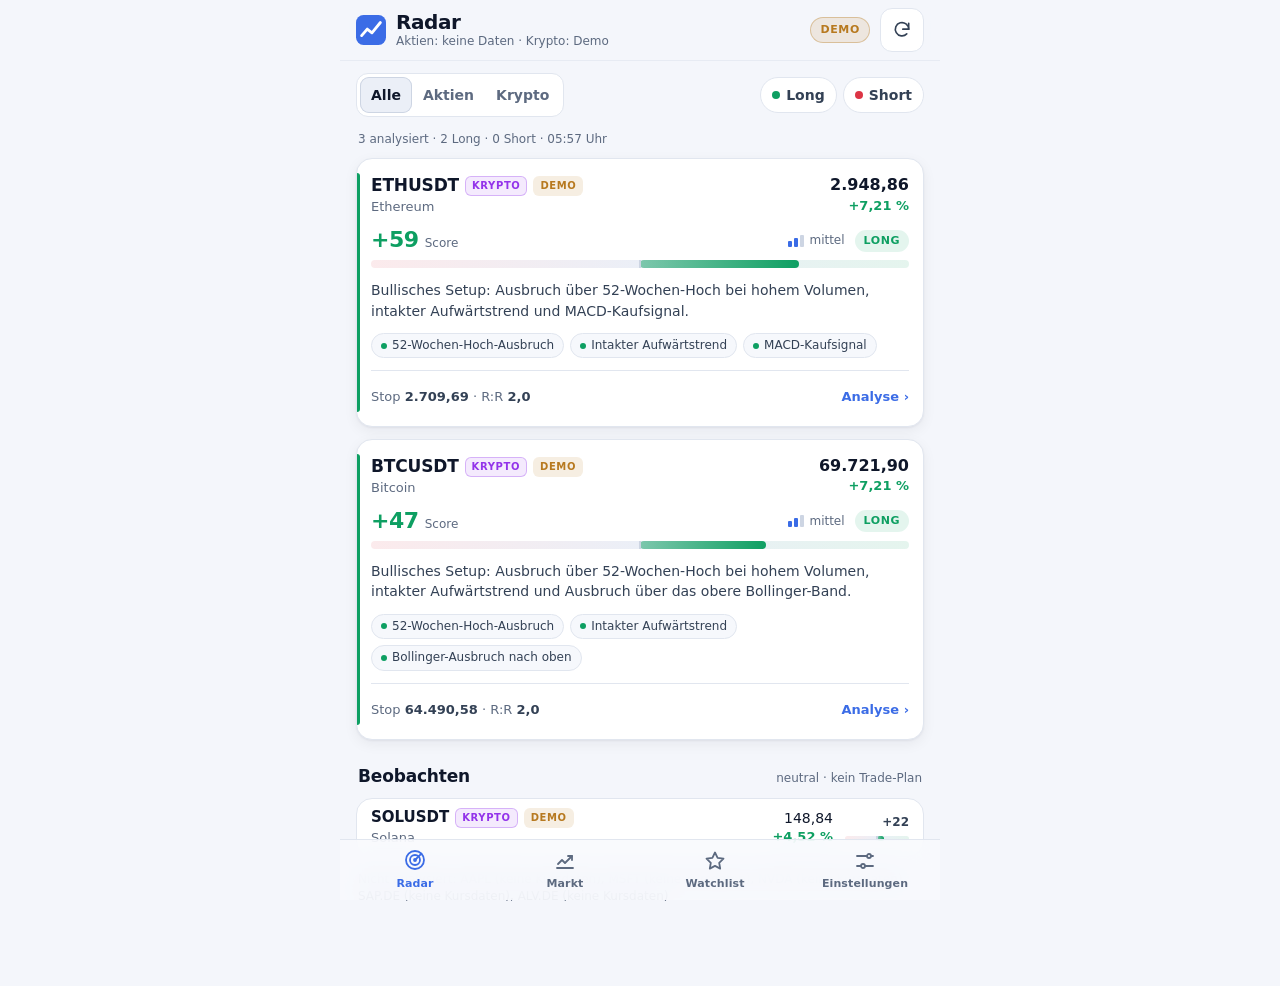
==== web/index.html @ 0c06a35a "Add mobile-first PWA UI for GitHub Pages Installable offline-capable app with Radar, Markt, Watchlis" ====
<!doctype html>
<html lang="de">
<head>
  <meta charset="utf-8">
  <meta name="viewport" content="width=device-width, initial-scale=1, viewport-fit=cover">
  <title>Trading Radar</title>
  <meta name="description" content="Trading Radar – technische Analyse für Aktien und Krypto mit Risiko-Disziplin. Läuft komplett im Browser.">
  <meta name="color-scheme" content="dark light">
  <meta name="theme-color" content="#0a0e16" media="(prefers-color-scheme: dark)">
  <meta name="theme-color" content="#f4f6fb" media="(prefers-color-scheme: light)">
  <meta name="mobile-web-app-capable" content="yes">
  <meta name="apple-mobile-web-app-capable" content="yes">
  <meta name="apple-mobile-web-app-status-bar-style" content="black-translucent">
  <meta name="apple-mobile-web-app-title" content="Radar">
  <meta name="format-detection" content="telephone=no">
  <link rel="manifest" href="manifest.webmanifest">
  <link rel="icon" href="icons/icon.svg" type="image/svg+xml">
  <link rel="icon" href="icons/icon-192.png" type="image/png" sizes="192x192">
  <link rel="apple-touch-icon" href="icons/apple-touch-icon.png">
  <script>
    // Apply the stored theme before first paint (no flash).
    try { var t = localStorage.getItem('tr.theme'); if (t === 'light' || t === 'dark') document.documentElement.setAttribute('data-theme', t); } catch (e) {}
  </script>
  <link rel="stylesheet" href="styles.css">
  <script src="vendor/lightweight-charts.standalone.production.js" defer></script>
  <script type="module" src="app.js"></script>
</head>
<body>
  <div class="app" id="app">
    <header class="topbar">
      <div class="topbar-inner">
        <div class="topbar-title">
          <svg class="brand-logo" viewBox="0 0 32 32" aria-hidden="true"><rect width="32" height="32" rx="8"/><path d="M6 22l6-7 5 4 9-11"/></svg>
          <div class="topbar-text">
            <h1 id="view-title">Radar</h1>
            <p id="freshness" class="freshness" aria-live="polite">&nbsp;</p>
          </div>
        </div>
        <span id="demo-badge" class="badge-demo" hidden title="Synthetische Daten – keine echten Kurse">Demo</span>
        <button id="btn-refresh" class="icon-btn" type="button" aria-label="Aktualisieren" title="Aktualisieren">
          <svg viewBox="0 0 24 24" aria-hidden="true"><path d="M20 11a8 8 0 1 0-2.3 5.7"/><path d="M20 4v7h-7"/></svg>
        </button>
      </div>
    </header>

    <div id="update-banner" class="update-banner" role="status" hidden>
      <span>Neue Version verfügbar.</span>
      <button type="button" class="btn btn-small btn-primary" id="btn-update">Neu laden</button>
    </div>

    <main id="main">
      <!-- ============ Radar ============ -->
      <section class="view" id="view-radar" data-view="radar" aria-labelledby="view-title">
        <div class="filterbar" data-filter="radar">
          <div class="seg" role="group" aria-label="Anlageklasse">
            <button type="button" class="seg-btn" data-asset="all" aria-pressed="true">Alle</button>
            <button type="button" class="seg-btn" data-asset="stock" aria-pressed="false">Aktien</button>
            <button type="button" class="seg-btn" data-asset="crypto" aria-pressed="false">Krypto</button>
          </div>
          <div class="chips-row" role="group" aria-label="Richtung">
            <button type="button" class="chip-toggle" data-dir="long" aria-pressed="false"><span class="dot dot-long" aria-hidden="true"></span>Long</button>
            <button type="button" class="chip-toggle" data-dir="short" aria-pressed="false"><span class="dot dot-short" aria-hidden="true"></span>Short</button>
          </div>
        </div>
        <p class="list-meta" id="radar-meta" aria-live="polite"></p>
        <div id="radar-list" class="card-list" aria-busy="true"></div>
        <div id="radar-empty" class="empty" hidden></div>
        <section class="watch-section" id="radar-watch" hidden aria-labelledby="h-watch">
          <div class="section-head">
            <h2 id="h-watch">Beobachten</h2>
            <span class="section-meta">neutral · kein Trade-Plan</span>
          </div>
          <ul id="radar-watch-list" class="row-list"></ul>
        </section>
        <p class="list-note" id="radar-errors" hidden></p>
      </section>

      <!-- ============ Markt ============ -->
      <section class="view" id="view-market" data-view="market" aria-labelledby="view-title" hidden>
        <div class="filterbar" data-filter="market">
          <div class="seg" role="group" aria-label="Anlageklasse">
            <button type="button" class="seg-btn" data-asset="all" aria-pressed="true">Alle</button>
            <button type="button" class="seg-btn" data-asset="stock" aria-pressed="false">Aktien</button>
            <button type="button" class="seg-btn" data-asset="crypto" aria-pressed="false">Krypto</button>
          </div>
          <div class="chips-row" role="group" aria-label="Richtung">
            <button type="button" class="chip-toggle" data-dir="long" aria-pressed="false"><span class="dot dot-long" aria-hidden="true"></span>Long</button>
            <button type="button" class="chip-toggle" data-dir="short" aria-pressed="false"><span class="dot dot-short" aria-hidden="true"></span>Short</button>
          </div>
        </div>
        <div class="progress" id="market-progress" hidden>
          <div class="progress-text"><span id="market-progress-text">Lade Marktdaten …</span></div>
          <div class="progress-bar" role="progressbar" aria-labelledby="market-progress-text" aria-valuemin="0" aria-valuemax="100" aria-valuenow="0"><span id="market-progress-fill"></span></div>
        </div>
        <p class="list-meta" id="market-meta" aria-live="polite"></p>
        <div id="market-list" class="card-list"></div>
        <div id="market-empty" class="empty" hidden></div>
        <p class="list-note" id="market-errors" hidden></p>
      </section>

      <!-- ============ Watchlist ============ -->
      <section class="view" id="view-watchlist" data-view="watchlist" aria-labelledby="view-title" hidden>
        <div class="panel">
          <h2 class="panel-title">Aktie hinzufügen</h2>
          <label class="field">
            <span class="sr-only">Aktie suchen</span>
            <span class="search-wrap">
              <svg viewBox="0 0 24 24" aria-hidden="true"><circle cx="11" cy="11" r="7"/><path d="M20 20l-4-4"/></svg>
              <input id="stock-search" type="search" placeholder="Name oder Ticker, z.B. Siemens, AAPL" autocomplete="off" autocapitalize="off" spellcheck="false" enterkeyhint="search">
            </span>
          </label>
          <ul id="stock-results" class="row-list results" aria-label="Suchergebnisse" hidden></ul>
          <p class="hint" id="stock-hint">Aktien aus DAX 40, großen US- und Europa-Werten.</p>
        </div>

        <div class="panel">
          <h2 class="panel-title">Krypto hinzufügen</h2>
          <form id="crypto-form" class="inline-form" novalidate>
            <label class="field field-grow">
              <span class="sr-only">Binance-Paar</span>
              <input id="crypto-input" type="text" placeholder="z.B. DOGE" autocomplete="off" autocapitalize="characters" spellcheck="false" enterkeyhint="done">
            </label>
            <button type="submit" class="btn btn-primary" id="crypto-submit">Hinzufügen</button>
          </form>
          <p class="form-msg" id="crypto-msg" role="status" aria-live="polite"></p>
        </div>

        <div class="section-head">
          <h2>Meine Watchlist</h2>
          <span class="section-meta" id="wl-count"></span>
        </div>
        <ul id="wl-list" class="row-list" aria-label="Symbole in der Watchlist"></ul>
      </section>

      <!-- ============ Einstellungen ============ -->
      <section class="view" id="view-settings" data-view="settings" aria-labelledby="view-title" hidden>
        <div class="panel">
          <h2 class="panel-title">Risiko</h2>
          <label class="field">
            <span class="field-label">Kontogröße</span>
            <span class="input-affix">
              <input id="in-account" type="number" inputmode="decimal" min="100" step="100">
              <span class="affix">€</span>
            </span>
          </label>
          <div class="field">
            <label class="field-label" for="in-risk">Risiko pro Trade</label>
            <div class="risk-row">
              <input id="in-risk-range" type="range" min="0.25" max="3" step="0.25" aria-label="Risiko pro Trade in Prozent (Regler)">
              <span class="input-affix input-affix-sm">
                <input id="in-risk" type="number" inputmode="decimal" min="0.25" max="3" step="0.25">
                <span class="affix">%</span>
              </span>
            </div>
          </div>
          <p class="risk-summary" id="risk-summary" aria-live="polite"></p>
        </div>

        <div class="panel">
          <h2 class="panel-title">Darstellung</h2>
          <div class="seg seg-full" role="radiogroup" aria-label="Design" id="theme-seg">
            <button type="button" class="seg-btn" role="radio" data-theme-opt="system" aria-checked="true">System</button>
            <button type="button" class="seg-btn" role="radio" data-theme-opt="light" aria-checked="false">Hell</button>
            <button type="button" class="seg-btn" role="radio" data-theme-opt="dark" aria-checked="false">Dunkel</button>
          </div>
        </div>

        <div class="panel">
          <h2 class="panel-title">Daten</h2>
          <label class="switch-row">
            <span>
              <span class="switch-label">Demo-Modus</span>
              <span class="switch-sub">Synthetische Kurse statt Live-Daten – zum Ausprobieren und offline.</span>
            </span>
            <input type="checkbox" id="in-demo" class="switch-input" role="switch">
          </label>
          <dl class="kv" id="data-info"></dl>
        </div>

        <div class="panel" id="install-panel">
          <h2 class="panel-title">App installieren</h2>
          <div id="install-body"></div>
        </div>

        <div class="panel disclaimer-panel">
          <h2 class="panel-title">
            <svg viewBox="0 0 24 24" aria-hidden="true"><path d="M12 3l9 16H3z"/><path d="M12 10v4M12 16.5v.5"/></svg>
            Keine Anlageberatung
          </h2>
          <p>Trading Radar zeigt Signale aus der technischen Analyse (Trend, Momentum, Volumen). Diese können falsch sein und sind keine Empfehlung zum Kauf oder Verkauf. Aktienkurse sind verzögert (Tagesdaten), Gebühren, Slippage und Steuern werden nicht berücksichtigt. Handle nur mit Geld, dessen Verlust du verkraften kannst – und immer mit Stop-Loss.</p>
          <p class="fine">Charts: TradingView Lightweight Charts™ (Apache 2.0). Alle Daten bleiben auf deinem Gerät.</p>
        </div>
      </section>
    </main>

    <nav class="bottom-nav" aria-label="Hauptnavigation">
      <button type="button" class="nav-btn" data-nav="radar" aria-current="page">
        <svg viewBox="0 0 24 24" aria-hidden="true"><circle cx="12" cy="12" r="9"/><circle cx="12" cy="12" r="5"/><path d="M12 12l6.4-6.4"/><circle cx="12" cy="12" r="1" class="fill"/></svg>
        <span>Radar</span>
      </button>
      <button type="button" class="nav-btn" data-nav="market">
        <svg viewBox="0 0 24 24" aria-hidden="true"><path d="M4 19h16"/><path d="M5 15l4-4 3 3 7-7"/><path d="M15 7h4v4"/></svg>
        <span>Markt</span>
      </button>
      <button type="button" class="nav-btn" data-nav="watchlist">
        <svg viewBox="0 0 24 24" aria-hidden="true"><path d="M12 3.5l2.6 5.3 5.9.9-4.3 4.1 1 5.8-5.2-2.7-5.2 2.7 1-5.8-4.3-4.1 5.9-.9z"/></svg>
        <span>Watchlist</span>
      </button>
      <button type="button" class="nav-btn" data-nav="settings">
        <svg viewBox="0 0 24 24" aria-hidden="true"><path d="M4 7h10M18 7h2M4 17h4M12 17h8"/><circle cx="16" cy="7" r="2"/><circle cx="10" cy="17" r="2"/></svg>
        <span>Einstellungen</span>
      </button>
    </nav>
  </div>

  <!-- ============ Detail sheet ============ -->
  <div id="sheet-backdrop" class="sheet-backdrop" hidden></div>
  <section id="sheet" class="sheet" role="dialog" aria-modal="true" aria-labelledby="d-title" hidden>
    <header class="sheet-head" id="sheet-head">
      <span class="grabber" aria-hidden="true"></span>
      <div class="sheet-head-row">
        <button type="button" id="d-close" class="icon-btn" aria-label="Details schließen">
          <svg viewBox="0 0 24 24" aria-hidden="true"><path d="M15 6l-6 6 6 6"/></svg>
        </button>
        <div class="sheet-title-wrap">
          <div class="sheet-title-row">
            <h2 id="d-title" class="sheet-title">–</h2>
            <span id="d-tag" class="tag"></span>
          </div>
          <div class="sheet-sub-row"><span id="d-dir" class="dir-badge"></span><p id="d-name" class="sheet-sub"></p></div>
        </div>
        <div class="sheet-price">
          <span id="d-price" class="num big"></span>
          <span id="d-change" class="change"></span>
        </div>
      </div>
    </header>
    <div class="sheet-body" id="sheet-body">
      <div id="d-error" class="banner banner-error" role="alert" hidden></div>
      <div id="d-loading" class="sheet-loading" hidden>
        <div class="skel skel-line"></div>
        <div class="skel skel-chart"></div>
        <div class="skel skel-line"></div>
        <div class="skel skel-line short"></div>
      </div>
      <div id="d-content" hidden>
        <div class="score-block" id="d-score"></div>
        <p id="d-summary" class="d-summary"></p>

        <section class="panel chart-panel" aria-label="Kurschart">
          <div class="chart-toolbar" role="group" aria-label="Indikatoren ein-/ausblenden">
            <button type="button" class="ind-toggle" data-ind="sma20" aria-pressed="true"><i style="--c:var(--c-sma20)"></i>SMA20</button>
            <button type="button" class="ind-toggle" data-ind="sma50" aria-pressed="true"><i style="--c:var(--c-sma50)"></i>SMA50</button>
            <button type="button" class="ind-toggle" data-ind="sma200" aria-pressed="true"><i style="--c:var(--c-sma200)"></i>SMA200</button>
            <button type="button" class="ind-toggle" data-ind="bb" aria-pressed="false"><i style="--c:var(--c-bb)"></i>Bollinger</button>
            <button type="button" class="ind-toggle" data-ind="levels" aria-pressed="true"><i style="--c:var(--accent)"></i>Level</button>
          </div>
          <div class="chart-legend" id="chart-legend" aria-hidden="true"></div>
          <div class="chart chart-main" id="chart-main"></div>
          <div class="pane-label">RSI (14)</div>
          <div class="chart chart-sub" id="chart-rsi"></div>
          <div class="pane-label">MACD (12, 26, 9)</div>
          <div class="chart chart-sub chart-macd" id="chart-macd"></div>
          <p class="chart-hint">Wischen zum Verschieben, zwei Finger zum Zoomen.</p>
        </section>

        <section class="panel" aria-labelledby="h-plan">
          <h3 id="h-plan" class="panel-title">Trade-Plan</h3>
          <div id="d-plan"></div>
        </section>

        <section class="panel" aria-labelledby="h-check">
          <h3 id="h-check" class="panel-title">Checkliste vor dem Trade <span id="check-progress" class="pill"></span></h3>
          <ul class="checklist" id="checklist">
            <li><label><input type="checkbox"><span><strong>Stop gesetzt?</strong> Der Stop-Loss liegt als Order im Markt – nicht nur im Kopf.</span></label></li>
            <li><label><input type="checkbox"><span><strong>News geprüft?</strong> Keine Quartalszahlen, Notenbank-Termine oder Token-Unlocks unmittelbar bevor.</span></label></li>
            <li><label><input type="checkbox"><span><strong>Positionsgröße korrekt?</strong> Stückzahl entspricht dem berechneten Risiko.</span></label></li>
            <li><label><input type="checkbox"><span><strong>Nicht aus FOMO?</strong> Der Trade folgt dem Plan, nicht der Angst, etwas zu verpassen.</span></label></li>
          </ul>
          <p id="check-status" class="check-status" aria-live="polite"></p>
        </section>

        <section class="panel" aria-labelledby="h-signals">
          <h3 id="h-signals" class="panel-title">Signale</h3>
          <ul id="d-signals" class="signal-list"></ul>
        </section>

        <section class="panel" aria-labelledby="h-metrics">
          <h3 id="h-metrics" class="panel-title">Kennzahlen</h3>
          <table class="metrics"><tbody id="d-metrics"></tbody></table>
          <p id="d-meta" class="fine"></p>
        </section>

        <div class="sheet-actions" id="d-actions"></div>
        <p class="fine center">Keine Anlageberatung. Signale können falsch sein.</p>
      </div>
    </div>
  </section>

  <div id="toast" class="toast" role="status" aria-live="polite" hidden></div>
</body>
</html>
---- web/styles.css ----
/* Trading Radar – mobile-first PWA styles.
   Dark is the default; light via prefers-color-scheme or [data-theme="light"].
   All colours that charts read must stay #rrggbb (see ui/charts.js). */

:root {
  --bg: #0a0e16;
  --bg-elev: #0d1320;
  --surface: #111725;
  --surface-2: #161e2f;
  --surface-3: #1d2740;
  --border: #222d44;
  --border-strong: #2f3b57;
  --text: #e7ecf6;
  --text-2: #b5c0d4;
  --muted: #8592aa;
  --accent: #5b8cff;
  --accent-strong: #7aa2ff;
  --accent-soft: rgba(91, 140, 255, 0.15);
  --on-accent: #ffffff;
  --up: #2fd08a;
  --up-soft: rgba(47, 208, 138, 0.14);
  --down: #ff5d6c;
  --down-soft: rgba(255, 93, 108, 0.14);
  --warn: #f5b031;
  --warn-soft: rgba(245, 176, 49, 0.15);
  --neutral: #94a3b8;
  --neutral-soft: rgba(148, 163, 184, 0.14);
  --c-sma20: #f5b031;
  --c-sma50: #5b8cff;
  --c-sma200: #c084fc;
  --c-bb: #38bdf8;
  --shadow: 0 1px 2px rgba(0, 0, 0, 0.3), 0 6px 18px rgba(0, 0, 0, 0.22);
  --shadow-lg: 0 -12px 48px rgba(0, 0, 0, 0.5);
  --backdrop: rgba(4, 7, 14, 0.6);
  --skel-a: #151c2c;
  --skel-b: #1d2639;
  --radius: 16px;
  --radius-sm: 10px;
  --gutter: 16px;
  --app-max: 600px;
  --nav-h: 60px;
  --font: system-ui, -apple-system, "Segoe UI", Roboto, "Helvetica Neue", Arial, sans-serif;
  --mono: ui-monospace, "SF Mono", SFMono-Regular, Menlo, Consolas, "Roboto Mono", monospace;
  --safe-t: env(safe-area-inset-top, 0px);
  --safe-b: env(safe-area-inset-bottom, 0px);
  --safe-l: env(safe-area-inset-left, 0px);
  --safe-r: env(safe-area-inset-right, 0px);
  color-scheme: dark;
}

@media (prefers-color-scheme: light) {
  :root:not([data-theme="dark"]) {
    --bg: #f4f6fb; --bg-elev: #f9fafd; --surface: #ffffff; --surface-2: #f6f8fc; --surface-3: #ebeff7;
    --border: #e1e6ef; --border-strong: #cdd5e3; --text: #0f172a; --text-2: #334155; --muted: #5d6a80;
    --accent: #3b6ce6; --accent-strong: #2c58c9; --accent-soft: rgba(59, 108, 230, 0.10);
    --up: #0e9f62; --up-soft: rgba(14, 159, 98, 0.11); --down: #dc3545; --down-soft: rgba(220, 53, 69, 0.10);
    --warn: #b7791f; --warn-soft: rgba(183, 121, 31, 0.13); --neutral: #64748b; --neutral-soft: rgba(100, 116, 139, 0.12);
    --c-sma20: #d48806; --c-sma50: #3b6ce6; --c-sma200: #9333ea; --c-bb: #0284c7;
    --shadow: 0 1px 2px rgba(15, 23, 42, 0.05), 0 4px 14px rgba(15, 23, 42, 0.06);
    --shadow-lg: 0 -12px 48px rgba(15, 23, 42, 0.18); --backdrop: rgba(15, 23, 42, 0.35);
    --skel-a: #e9edf4; --skel-b: #f4f6fa;
    color-scheme: light;
  }
}
:root[data-theme="light"] {
  --bg: #f4f6fb; --bg-elev: #f9fafd; --surface: #ffffff; --surface-2: #f6f8fc; --surface-3: #ebeff7;
  --border: #e1e6ef; --border-strong: #cdd5e3; --text: #0f172a; --text-2: #334155; --muted: #5d6a80;
  --accent: #3b6ce6; --accent-strong: #2c58c9; --accent-soft: rgba(59, 108, 230, 0.10);
  --up: #0e9f62; --up-soft: rgba(14, 159, 98, 0.11); --down: #dc3545; --down-soft: rgba(220, 53, 69, 0.10);
  --warn: #b7791f; --warn-soft: rgba(183, 121, 31, 0.13); --neutral: #64748b; --neutral-soft: rgba(100, 116, 139, 0.12);
  --c-sma20: #d48806; --c-sma50: #3b6ce6; --c-sma200: #9333ea; --c-bb: #0284c7;
  --shadow: 0 1px 2px rgba(15, 23, 42, 0.05), 0 4px 14px rgba(15, 23, 42, 0.06);
  --shadow-lg: 0 -12px 48px rgba(15, 23, 42, 0.18); --backdrop: rgba(15, 23, 42, 0.35);
  --skel-a: #e9edf4; --skel-b: #f4f6fa;
  color-scheme: light;
}

/* ---------- Base ---------- */
*, *::before, *::after { box-sizing: border-box; }
html { -webkit-text-size-adjust: 100%; text-size-adjust: 100%; background: var(--bg); }
body {
  margin: 0;
  min-height: 100vh; min-height: 100dvh;
  background: var(--bg);
  color: var(--text);
  font-family: var(--font);
  font-size: 15px;
  line-height: 1.45;
  -webkit-font-smoothing: antialiased;
  -webkit-tap-highlight-color: transparent;
  overflow-x: hidden;
  overscroll-behavior-y: none;
}
body.no-scroll { overflow: hidden; }
h1, h2, h3, p, dl, dd { margin: 0; }
button, input, select { font: inherit; color: inherit; }
button { cursor: pointer; -webkit-user-select: none; user-select: none; touch-action: manipulation; }
svg { flex: none; }
.num { font-variant-numeric: tabular-nums; }
.mono { font-family: var(--mono); font-variant-numeric: tabular-nums; letter-spacing: -0.01em; }
.muted { color: var(--muted); }
.center { text-align: center; }
.sr-only { position: absolute; width: 1px; height: 1px; padding: 0; margin: -1px; overflow: hidden; clip: rect(0 0 0 0); white-space: nowrap; border: 0; }
[hidden] { display: none !important; }
:focus-visible { outline: 2px solid var(--accent); outline-offset: 2px; border-radius: 8px; }
:focus:not(:focus-visible) { outline: none; }

.app {
  max-width: var(--app-max);
  margin: 0 auto;
  min-height: 100vh; min-height: 100dvh;
  padding-bottom: calc(var(--nav-h) + var(--safe-b) + 20px);
}

/* ---------- Top bar ---------- */
.topbar {
  position: sticky; top: 0; z-index: 20;
  padding-top: var(--safe-t);
  background: color-mix(in srgb, var(--bg) 86%, transparent);
  backdrop-filter: saturate(160%) blur(14px);
  -webkit-backdrop-filter: saturate(160%) blur(14px);
  border-bottom: 1px solid color-mix(in srgb, var(--border) 70%, transparent);
}
.topbar-inner {
  display: flex; align-items: center; gap: 10px;
  min-height: 60px;
  padding: 6px max(var(--gutter), var(--safe-r)) 6px max(var(--gutter), var(--safe-l));
}
.topbar-title { flex: 1; min-width: 0; display: flex; align-items: center; gap: 10px; }
.brand-logo { width: 30px; height: 30px; }
.brand-logo rect { fill: var(--accent); }
.brand-logo path { fill: none; stroke: #fff; stroke-width: 3; stroke-linecap: round; stroke-linejoin: round; }
.topbar-text { min-width: 0; }
.topbar h1 { font-size: 20px; font-weight: 750; letter-spacing: -0.02em; line-height: 1.15; }
.freshness { font-size: 12px; line-height: 1.3; color: var(--muted); display: -webkit-box; -webkit-line-clamp: 2; -webkit-box-orient: vertical; overflow: hidden; }
.freshness .live { color: var(--up); font-weight: 600; }
.freshness .live::before { content: ""; display: inline-block; width: 6px; height: 6px; border-radius: 50%; background: currentColor; margin-right: 4px; vertical-align: 1px; animation: pulse 2s infinite; }
.badge-demo {
  font-size: 11px; font-weight: 700; letter-spacing: 0.06em; text-transform: uppercase;
  padding: 4px 9px; border-radius: 999px; color: var(--warn); background: var(--warn-soft);
  border: 1px solid color-mix(in srgb, var(--warn) 35%, transparent);
}
@keyframes pulse { 0%, 100% { opacity: 1; } 50% { opacity: 0.35; } }

.icon-btn {
  display: inline-grid; place-items: center; width: 44px; height: 44px; border-radius: 12px; flex: none;
  border: 1px solid var(--border); background: var(--surface); color: var(--text-2);
  transition: background 0.15s, color 0.15s, border-color 0.15s, transform 0.1s;
}
.icon-btn:active { transform: scale(0.94); }
@media (hover: hover) { .icon-btn:hover { background: var(--surface-3); color: var(--text); border-color: var(--border-strong); } }
.icon-btn svg, .btn svg, .banner svg, .empty svg, .search-wrap svg, .panel-title svg {
  width: 20px; height: 20px; fill: none; stroke: currentColor; stroke-width: 2; stroke-linecap: round; stroke-linejoin: round;
}
.icon-btn.spinning svg { animation: spin 0.9s linear infinite; }
@keyframes spin { to { transform: rotate(360deg); } }

.update-banner {
  display: flex; align-items: center; justify-content: space-between; gap: 12px;
  margin: 10px var(--gutter) 0; padding: 8px 8px 8px 14px; border-radius: var(--radius-sm);
  background: var(--accent-soft); border: 1px solid color-mix(in srgb, var(--accent) 40%, transparent); font-size: 14px;
}

main { padding: 0 max(var(--gutter), var(--safe-r)) 0 max(var(--gutter), var(--safe-l)); }
.view { padding-top: 12px; animation: fade 0.2s ease; }
@keyframes fade { from { opacity: 0; } }

/* ---------- Buttons ---------- */
.btn {
  display: inline-flex; align-items: center; justify-content: center; gap: 8px;
  min-height: 44px; padding: 0 16px; border-radius: 12px; border: 1px solid transparent;
  font-weight: 650; font-size: 15px; white-space: nowrap; transition: background 0.15s, border-color 0.15s, transform 0.1s;
}
.btn:active { transform: scale(0.97); }
.btn-primary { background: var(--accent); color: var(--on-accent); }
.btn-primary:disabled { opacity: 0.6; cursor: progress; }
.btn-secondary { background: var(--surface); border-color: var(--border); color: var(--text); }
.btn-small { min-height: 36px; padding: 0 12px; font-size: 13px; border-radius: 10px; position: relative; }
.btn-small::after { content: ""; position: absolute; inset: -4px 0; }
.btn-block { width: 100%; }
@media (hover: hover) {
  .btn-primary:hover { background: var(--accent-strong); }
  .btn-secondary:hover { background: var(--surface-3); border-color: var(--border-strong); }
}

/* ---------- Filters ---------- */
.filterbar { display: flex; flex-wrap: nowrap; align-items: center; gap: 6px; margin-bottom: 10px; overflow-x: auto; scrollbar-width: none; padding: 4px 0; margin-top: -4px; }
.filterbar::-webkit-scrollbar { display: none; }
.filterbar .seg { flex: none; }
.seg { display: inline-flex; padding: 3px; background: var(--surface); border: 1px solid var(--border); border-radius: 12px; }
.seg-full { display: grid; grid-template-columns: repeat(3, 1fr); width: 100%; }
.seg-btn {
  position: relative; border: 0; background: transparent; color: var(--muted);
  min-height: 36px; padding: 0 11px; border-radius: 9px; font-weight: 650; font-size: 14px;
}
.seg-btn::after { content: ""; position: absolute; inset: -4px 0; }
.seg-btn[aria-pressed="true"], .seg-btn[aria-checked="true"] { background: var(--surface-3); color: var(--text); box-shadow: inset 0 0 0 1px var(--border-strong); }
.chips-row { display: flex; gap: 6px; margin-left: auto; flex: none; }
.chip-toggle {
  position: relative; display: inline-flex; align-items: center; gap: 6px; min-height: 36px; padding: 0 11px; border-radius: 999px;
  border: 1px solid var(--border); background: var(--surface); color: var(--text-2); font-size: 14px; font-weight: 550;
}
.chip-toggle::after { content: ""; position: absolute; inset: -4px 0; }
.chip-toggle[aria-pressed="true"] { background: var(--accent-soft); border-color: var(--accent); color: var(--text); }
.dot { width: 8px; height: 8px; border-radius: 50%; }
.dot-long { background: var(--up); } .dot-short { background: var(--down); }

.list-meta { font-size: 12px; color: var(--muted); margin: 0 2px 10px; min-height: 1.2em; }
.list-note { font-size: 12px; color: var(--muted); margin: 14px 2px 0; }

/* ---------- Progress ---------- */
.progress { margin-bottom: 12px; }
.progress-text { font-size: 13px; color: var(--text-2); margin-bottom: 6px; display: flex; justify-content: space-between; font-variant-numeric: tabular-nums; }
.progress-bar { height: 6px; border-radius: 999px; background: var(--surface-3); overflow: hidden; }
.progress-bar span { display: block; height: 100%; width: 0; background: var(--accent); border-radius: inherit; transition: width 0.25s ease; }

/* ---------- Cards ---------- */
.card-list { display: grid; gap: 12px; }
.card {
  position: relative; display: flex; flex-direction: column; gap: 12px;
  background: var(--surface); border: 1px solid var(--border); border-radius: var(--radius);
  padding: 14px 14px 12px; box-shadow: var(--shadow); min-width: 0;
  transition: transform 0.12s ease, border-color 0.15s ease;
}
.card::before { content: ""; position: absolute; left: 0; top: 14px; bottom: 14px; width: 3px; border-radius: 0 3px 3px 0; background: var(--card-accent, transparent); }
.card.long { --card-accent: var(--up); }
.card.short { --card-accent: var(--down); }
.card:active { transform: scale(0.99); }
.card:focus-within { border-color: var(--accent); }
.card-hit { all: unset; cursor: pointer; -webkit-tap-highlight-color: transparent; }
.card-hit::after { content: ""; position: absolute; inset: 0; border-radius: var(--radius); z-index: 1; }
.card-hit:focus-visible::after { outline: 2px solid var(--accent); outline-offset: 2px; }
.card-top { display: flex; align-items: flex-start; justify-content: space-between; gap: 10px; }
.card-id { min-width: 0; }
.card-sym { display: flex; align-items: center; gap: 6px; flex-wrap: wrap; }
.card-sym .sym { font-size: 17px; font-weight: 750; letter-spacing: -0.01em; }
.card-name { color: var(--muted); font-size: 13px; white-space: nowrap; overflow: hidden; text-overflow: ellipsis; }
.card-price { text-align: right; flex: none; display: flex; flex-direction: column; align-items: flex-end; }
.card-price .num { font-size: 16px; font-weight: 600; }
.cur { font-size: 0.72em; color: var(--muted); font-weight: 500; margin-left: 3px; }

.tag { font-size: 10px; font-weight: 700; letter-spacing: 0.06em; text-transform: uppercase; padding: 2px 6px; border-radius: 6px; background: var(--surface-3); color: var(--text-2); border: 1px solid var(--border); line-height: 1.4; }
.tag.crypto { color: var(--c-sma200); border-color: color-mix(in srgb, var(--c-sma200) 30%, transparent); background: color-mix(in srgb, var(--c-sma200) 10%, transparent); }
.tag.stock { color: var(--c-bb); border-color: color-mix(in srgb, var(--c-bb) 30%, transparent); background: color-mix(in srgb, var(--c-bb) 10%, transparent); }
.tag.demo { color: var(--warn); background: var(--warn-soft); border-color: transparent; }

.change { font-size: 13px; font-weight: 650; font-variant-numeric: tabular-nums; }
.up { color: var(--up); } .down { color: var(--down); } .flat { color: var(--muted); }

.dir-badge { display: inline-flex; align-items: center; font-size: 11px; font-weight: 750; letter-spacing: 0.05em; text-transform: uppercase; padding: 3px 9px; border-radius: 999px; }
.dir-badge.long { color: var(--up); background: var(--up-soft); }
.dir-badge.short { color: var(--down); background: var(--down-soft); }
.dir-badge.neutral { color: var(--neutral); background: var(--neutral-soft); }
.dir-badge:empty { display: none; }

.score-line { display: flex; align-items: center; justify-content: space-between; gap: 10px; font-size: 12px; color: var(--muted); }
.score-line .left { display: flex; align-items: baseline; gap: 6px; }
.score { font-size: 22px; font-weight: 750; color: var(--text); font-variant-numeric: tabular-nums; letter-spacing: -0.02em; line-height: 1; }
.score.up { color: var(--up); } .score.down { color: var(--down); }
.score-line .right { display: flex; align-items: center; gap: 10px; }
.gauge { position: relative; height: 8px; border-radius: 999px; background: linear-gradient(90deg, var(--down-soft), var(--surface-3) 50%, var(--up-soft)); overflow: hidden; }
.gauge::after { content: ""; position: absolute; left: 50%; top: -2px; bottom: -2px; width: 2px; margin-left: -1px; background: var(--border-strong); }
.gauge-fill { position: absolute; top: 0; bottom: 0; border-radius: 999px; }
.gauge-fill.up { background: linear-gradient(90deg, color-mix(in srgb, var(--up) 50%, transparent), var(--up)); }
.gauge-fill.down { background: linear-gradient(270deg, color-mix(in srgb, var(--down) 50%, transparent), var(--down)); }
.conf { display: inline-flex; align-items: center; gap: 5px; }
.conf-bars { display: inline-flex; gap: 2px; align-items: flex-end; }
.conf-bars i { display: block; width: 4px; border-radius: 1px; background: var(--border-strong); }
.conf-bars i:nth-child(1) { height: 6px; } .conf-bars i:nth-child(2) { height: 9px; } .conf-bars i:nth-child(3) { height: 12px; }
.conf-bars i.on { background: var(--accent); }

.card-summary { color: var(--text-2); font-size: 14px; line-height: 1.45; display: -webkit-box; -webkit-line-clamp: 2; -webkit-box-orient: vertical; overflow: hidden; }
.chips { display: flex; flex-wrap: wrap; gap: 6px; margin: 0; padding: 0; list-style: none; }
.chip { display: inline-flex; align-items: center; gap: 5px; font-size: 12px; padding: 3px 9px; border-radius: 999px; background: var(--surface-2); border: 1px solid var(--border); color: var(--text-2); max-width: 100%; white-space: nowrap; overflow: hidden; text-overflow: ellipsis; }
.chip::before { content: ""; width: 6px; height: 6px; border-radius: 50%; background: var(--neutral); flex: none; }
.chip.bullish::before { background: var(--up); } .chip.bearish::before { background: var(--down); }
.card-foot { display: flex; justify-content: space-between; align-items: center; gap: 8px; padding-top: 10px; border-top: 1px solid var(--border); font-size: 13px; color: var(--muted); min-height: 44px; }
.card-foot .num { color: var(--text-2); font-weight: 600; }
.card-cta { color: var(--accent); font-weight: 650; white-space: nowrap; }
.card-action { position: relative; z-index: 2; }
.card-action[aria-pressed="true"] { color: var(--up); border-color: color-mix(in srgb, var(--up) 40%, transparent); background: var(--up-soft); }

/* Skeleton */
.skel { border-radius: 8px; background: linear-gradient(90deg, var(--skel-a) 25%, var(--skel-b) 50%, var(--skel-a) 75%); background-size: 200% 100%; animation: shimmer 1.3s infinite linear; }
@keyframes shimmer { from { background-position: 200% 0; } to { background-position: -200% 0; } }
.card.skeleton { pointer-events: none; }
.card.skeleton .skel { height: 12px; }
.skel-chart { height: 300px; border-radius: var(--radius); margin-top: 14px; }
.skel-line { height: 14px; margin-top: 14px; }
.skel-line.short { width: 60%; }

/* Empty / banners */
.empty { display: flex; flex-direction: column; align-items: center; text-align: center; gap: 6px; padding: 36px 20px; border: 1px dashed var(--border-strong); border-radius: var(--radius); color: var(--muted); font-size: 14px; }
.empty svg { width: 30px; height: 30px; margin-bottom: 4px; }
.empty-title { color: var(--text); font-weight: 650; font-size: 15px; }
.empty .btn { margin-top: 10px; }
.banner { display: flex; align-items: center; gap: 12px; padding: 12px 14px; border-radius: var(--radius-sm); margin-bottom: 14px; font-size: 14px; flex-wrap: wrap; }
.banner-error { background: var(--down-soft); border: 1px solid color-mix(in srgb, var(--down) 40%, transparent); }
.banner-text { flex: 1; min-width: 12em; }

/* ---------- Row lists (Beobachten, Watchlist, Suche) ---------- */
.watch-section { margin-top: 24px; }
.section-head { display: flex; align-items: baseline; justify-content: space-between; gap: 12px; margin: 0 2px 10px; }
.section-head h2 { font-size: 17px; font-weight: 750; letter-spacing: -0.01em; }
.section-meta { font-size: 12px; color: var(--muted); }
.row-list { list-style: none; margin: 0; padding: 0; background: var(--surface); border: 1px solid var(--border); border-radius: var(--radius); overflow: hidden; }
.row-list > li + li { border-top: 1px solid var(--border); }
.row-list:empty { display: none; }
.row {
  all: unset; box-sizing: border-box; cursor: pointer; width: 100%;
  display: grid; grid-template-columns: minmax(0, 1fr) auto 64px; align-items: center; gap: 12px;
  min-height: 56px; padding: 8px 14px;
}
.row:active { background: var(--surface-2); }
.row:focus-visible { outline: 2px solid var(--accent); outline-offset: -2px; }
.row-id { min-width: 0; display: flex; flex-direction: column; }
.row-id .top { display: flex; align-items: center; gap: 6px; min-width: 0; }
.row-id .sym { font-weight: 700; white-space: nowrap; }
.row-id .name { color: var(--muted); font-size: 13px; white-space: nowrap; overflow: hidden; text-overflow: ellipsis; }
.row-price { text-align: right; display: flex; flex-direction: column; align-items: flex-end; font-size: 14px; }
.mini-score { display: flex; flex-direction: column; align-items: stretch; gap: 4px; font-size: 12px; color: var(--text-2); text-align: right; font-variant-numeric: tabular-nums; font-weight: 650; }
.mini-score .gauge { height: 5px; }

.wl-item { display: flex; align-items: center; gap: 10px; padding: 6px 6px 6px 14px; min-height: 56px; }
.wl-item .row-id { flex: 1; }
.wl-open { all: unset; cursor: pointer; flex: 1; min-width: 0; display: flex; flex-direction: column; min-height: 44px; justify-content: center; }
.wl-open:focus-visible { outline: 2px solid var(--accent); outline-offset: 2px; border-radius: 8px; }
.icon-btn.danger { border-color: transparent; background: transparent; color: var(--muted); }
.icon-btn.danger:active { color: var(--down); background: var(--down-soft); }
@media (hover: hover) { .icon-btn.danger:hover { color: var(--down); background: var(--down-soft); border-color: transparent; } }
.results { margin-top: 10px; max-height: 336px; overflow-y: auto; overscroll-behavior: contain; }
.result-btn { all: unset; box-sizing: border-box; cursor: pointer; width: 100%; display: flex; align-items: center; gap: 10px; min-height: 52px; padding: 6px 14px; }
.result-btn:active { background: var(--surface-2); }
.result-btn:focus-visible { outline: 2px solid var(--accent); outline-offset: -2px; }
.result-btn .row-id { flex: 1; }
.result-btn .plus { width: 32px; height: 32px; border-radius: 10px; display: grid; place-items: center; background: var(--accent-soft); color: var(--accent); font-weight: 700; font-size: 20px; }
.result-btn[disabled] { cursor: default; opacity: 0.6; }
.result-btn[disabled] .plus { background: var(--up-soft); color: var(--up); font-size: 15px; }
.region { font-size: 10px; font-weight: 700; color: var(--muted); border: 1px solid var(--border); border-radius: 5px; padding: 0 4px; }

/* ---------- Panels & forms ---------- */
.panel { background: var(--surface); border: 1px solid var(--border); border-radius: var(--radius); padding: 14px; margin-bottom: 14px; min-width: 0; }
.panel-title { font-size: 15px; font-weight: 700; margin-bottom: 12px; display: flex; align-items: center; gap: 8px; }
.field { display: flex; flex-direction: column; gap: 6px; min-width: 0; margin-bottom: 12px; }
.field:last-child { margin-bottom: 0; }
.field-grow { flex: 1; margin-bottom: 0; }
.field-label { font-size: 12px; font-weight: 650; color: var(--muted); text-transform: uppercase; letter-spacing: 0.05em; }
.input-affix { position: relative; display: flex; align-items: center; }
.input-affix input { padding-right: 30px; width: 100%; }
.affix { position: absolute; right: 12px; color: var(--muted); font-size: 15px; pointer-events: none; }
input[type="number"], input[type="text"], input[type="search"] {
  height: 46px; padding: 0 12px; border-radius: 12px; width: 100%;
  border: 1px solid var(--border); background: var(--surface-2); color: var(--text);
  font-size: 16px; /* ≥16px prevents iOS zoom on focus */
  font-variant-numeric: tabular-nums; min-width: 0; -webkit-appearance: none; appearance: none;
}
input[type="number"] { -moz-appearance: textfield; }
input[type="number"]::-webkit-inner-spin-button, input[type="number"]::-webkit-outer-spin-button { -webkit-appearance: none; margin: 0; }
input:focus-visible { outline: 2px solid var(--accent); outline-offset: 0; border-color: var(--accent); border-radius: 12px; }
input[aria-invalid="true"] { border-color: var(--down); }
.search-wrap { position: relative; display: flex; align-items: center; }
.search-wrap svg { position: absolute; left: 12px; color: var(--muted); pointer-events: none; }
.search-wrap input { padding-left: 40px; }
input[type="search"]::-webkit-search-cancel-button { -webkit-appearance: none; }
.risk-row { display: flex; align-items: center; gap: 12px; }
.input-affix-sm { width: 96px; flex: none; }
input[type="range"] { flex: 1; min-width: 0; accent-color: var(--accent); height: 44px; margin: 0; background: transparent; }
.risk-summary { font-size: 14px; color: var(--text-2); margin-top: 4px; }
.risk-summary strong { color: var(--text); }
.inline-form { display: flex; gap: 8px; align-items: stretch; }
.inline-form .btn { flex: none; }
.form-msg { font-size: 14px; margin-top: 8px; min-height: 1.4em; }
.form-msg.err { color: var(--down); } .form-msg.ok { color: var(--up); }
.form-msg:empty { display: none; }
.hint { font-size: 13px; color: var(--muted); margin-top: 8px; }

.switch-row { display: flex; align-items: center; justify-content: space-between; gap: 14px; min-height: 52px; cursor: pointer; }
.switch-label { display: block; font-weight: 650; }
.switch-sub { display: block; font-size: 13px; color: var(--muted); }
.switch-input {
  -webkit-appearance: none; appearance: none; flex: none; position: relative; margin: 0;
  width: 52px; height: 32px; border-radius: 999px; background: var(--surface-3); border: 1px solid var(--border-strong);
  transition: background 0.2s, border-color 0.2s; cursor: pointer;
}
.switch-input::after { content: ""; position: absolute; top: 3px; left: 3px; width: 24px; height: 24px; border-radius: 50%; background: var(--muted); transition: transform 0.2s, background 0.2s; box-shadow: 0 1px 3px rgba(0, 0, 0, 0.3); }
.switch-input:checked { background: var(--accent); border-color: var(--accent); }
.switch-input:checked::after { transform: translateX(20px); background: #fff; }
.switch-input:focus-visible { outline: 2px solid var(--accent); outline-offset: 2px; }

.kv { display: grid; grid-template-columns: auto 1fr; gap: 8px 14px; margin-top: 14px; padding-top: 14px; border-top: 1px solid var(--border); font-size: 14px; }
.kv dt { color: var(--muted); }
.kv dd { text-align: right; font-variant-numeric: tabular-nums; min-width: 0; overflow-wrap: anywhere; }
.install-steps { margin: 0; padding-left: 20px; color: var(--text-2); font-size: 14px; display: grid; gap: 6px; }
.install-steps + .install-steps, .install-note { margin-top: 10px; }
.install-note { font-size: 14px; color: var(--text-2); }
.install-os { font-weight: 650; font-size: 13px; margin: 10px 0 6px; color: var(--text); }
.install-os:first-child { margin-top: 0; }
.disclaimer-panel { background: var(--warn-soft); border-color: color-mix(in srgb, var(--warn) 30%, transparent); }
.disclaimer-panel .panel-title svg { color: var(--warn); }
.disclaimer-panel p { font-size: 14px; color: var(--text-2); }
.fine { font-size: 12px; color: var(--muted); margin-top: 10px; }

/* ---------- Bottom navigation ---------- */
.bottom-nav {
  position: fixed; z-index: 30; bottom: 0; left: 0; right: 0;
  max-width: var(--app-max); margin: 0 auto;
  display: grid; grid-template-columns: repeat(4, 1fr);
  padding: 0 var(--safe-r) var(--safe-b) var(--safe-l);
  background: color-mix(in srgb, var(--bg-elev) 88%, transparent);
  backdrop-filter: saturate(160%) blur(14px);
  -webkit-backdrop-filter: saturate(160%) blur(14px);
  border-top: 1px solid var(--border);
}
.nav-btn {
  display: flex; flex-direction: column; align-items: center; justify-content: center; gap: 3px;
  min-height: var(--nav-h); border: 0; background: transparent; color: var(--muted);
  font-size: 11px; font-weight: 600; letter-spacing: 0.01em; padding: 6px 2px;
}
.nav-btn svg { width: 24px; height: 24px; fill: none; stroke: currentColor; stroke-width: 1.8; stroke-linecap: round; stroke-linejoin: round; transition: transform 0.15s; }
.nav-btn svg .fill { fill: currentColor; }
.nav-btn[aria-current="page"] { color: var(--accent); }
.nav-btn[aria-current="page"] svg { transform: translateY(-1px); }
.nav-btn:active svg { transform: scale(0.9); }
.nav-btn span { max-width: 100%; overflow: hidden; text-overflow: ellipsis; white-space: nowrap; }

/* ---------- Detail sheet ---------- */
.sheet-backdrop { position: fixed; inset: 0; z-index: 40; background: var(--backdrop); opacity: 0; transition: opacity 0.25s ease; }
.sheet-backdrop.open { opacity: 1; }
.sheet {
  position: fixed; z-index: 50; left: 0; right: 0; bottom: 0; top: 0;
  margin: 0 auto; max-width: 760px;
  display: flex; flex-direction: column;
  background: var(--bg); box-shadow: var(--shadow-lg);
  transform: translateY(100%);
  transition: transform 0.32s cubic-bezier(0.2, 0.8, 0.2, 1);
  will-change: transform;
}
.sheet.open { transform: translateY(0); }
.sheet.dragging { transition: none; }
.sheet-head {
  flex: none; position: relative;
  padding: calc(var(--safe-t) + 10px) max(12px, var(--safe-r)) 10px max(12px, var(--safe-l));
  background: var(--surface); border-bottom: 1px solid var(--border);
  touch-action: none;
}
.grabber { position: absolute; top: calc(var(--safe-t) + 4px); left: 50%; width: 36px; height: 4px; margin-left: -18px; border-radius: 4px; background: var(--border-strong); }
.sheet-head-row { display: flex; align-items: center; gap: 10px; }
.sheet-head .icon-btn { border-color: transparent; background: transparent; }
.sheet-title-wrap { flex: 1; min-width: 0; }
.sheet-title-row { display: flex; align-items: center; gap: 6px; flex-wrap: wrap; }
.sheet-title { font-size: 19px; font-weight: 750; letter-spacing: -0.02em; }
.sheet-sub-row { display: flex; align-items: center; gap: 6px; min-width: 0; margin-top: 2px; }
.sheet-sub-row .dir-badge { padding: 1px 7px; font-size: 10px; }
.sheet-sub { min-width: 0; color: var(--muted); font-size: 13px; white-space: nowrap; overflow: hidden; text-overflow: ellipsis; }
.sheet-price { text-align: right; display: flex; flex-direction: column; align-items: flex-end; flex: none; }
.sheet-price .big { font-size: 18px; font-weight: 650; }
.sheet-body {
  flex: 1; overflow-y: auto; overflow-x: hidden; -webkit-overflow-scrolling: touch; overscroll-behavior: contain;
  padding: 14px max(var(--gutter), var(--safe-r)) calc(28px + var(--safe-b)) max(var(--gutter), var(--safe-l));
}
.score-block { margin-bottom: 10px; display: flex; flex-direction: column; gap: 8px; }
.score-block .gauge { height: 10px; }
.gauge-scale { display: flex; justify-content: space-between; font-size: 11px; color: var(--muted); }
.d-summary { color: var(--text-2); margin-bottom: 14px; font-size: 15px; }

.chart-panel { padding: 10px 4px 8px; }
.chart-toolbar { display: flex; gap: 6px; margin: 0 6px 6px; overflow-x: auto; scrollbar-width: none; padding: 4px 0; }
.chart-toolbar::-webkit-scrollbar { display: none; }
.ind-toggle { position: relative; flex: none; display: inline-flex; align-items: center; gap: 6px; min-height: 36px; padding: 0 11px; border-radius: 10px; border: 1px solid var(--border); background: var(--surface-2); color: var(--muted); font-size: 13px; font-weight: 650; }
.ind-toggle::after { content: ""; position: absolute; inset: -4px 0; }
.ind-toggle i { width: 12px; height: 3px; border-radius: 2px; background: var(--c); opacity: 0.35; }
.ind-toggle[aria-pressed="true"] { color: var(--text); border-color: var(--border-strong); background: var(--surface-3); }
.ind-toggle[aria-pressed="true"] i { opacity: 1; }
.chart-legend { display: flex; flex-wrap: wrap; gap: 2px 10px; margin: 0 8px 4px; font-size: 11px; color: var(--text-2); font-variant-numeric: tabular-nums; min-height: 32px; align-content: flex-start; }
.chart-legend .lg-date { color: var(--muted); font-weight: 600; }
.chart-legend .lg-s20 { color: var(--c-sma20); } .chart-legend .lg-s50 { color: var(--c-sma50); } .chart-legend .lg-s200 { color: var(--c-sma200); }
.chart { position: relative; width: 100%; min-width: 0; }
.chart-main { height: 300px; }
.chart-sub { height: 92px; }
.chart-macd { height: 112px; }
.pane-label { font-size: 10px; font-weight: 700; letter-spacing: 0.06em; text-transform: uppercase; color: var(--muted); margin: 6px 8px 0; }
.chart-hint { font-size: 11px; color: var(--muted); margin: 6px 8px 0; }
.chart-fallback { display: grid; place-items: center; height: 100%; color: var(--muted); font-size: 14px; text-align: center; padding: 16px; border: 1px dashed var(--border); border-radius: 10px; }

/* Trade plan */
.plan-grid { display: grid; grid-template-columns: repeat(2, minmax(0, 1fr)); gap: 8px; }
.plan-item { background: var(--surface-2); border: 1px solid var(--border); border-radius: 12px; padding: 9px 11px; min-width: 0; }
.plan-item .k { display: block; font-size: 11px; font-weight: 650; text-transform: uppercase; letter-spacing: 0.05em; color: var(--muted); }
.plan-item .v { display: block; font-size: 17px; font-weight: 650; font-variant-numeric: tabular-nums; white-space: nowrap; overflow: hidden; text-overflow: ellipsis; }
.plan-item .s { display: block; font-size: 12px; color: var(--muted); font-variant-numeric: tabular-nums; }
.plan-item.stop { border-color: color-mix(in srgb, var(--down) 35%, transparent); }
.plan-item.stop .v { color: var(--down); }
.plan-item.tp .v { color: var(--up); }
.plan-item.side.long .v { color: var(--up); } .plan-item.side.short .v { color: var(--down); }
.plan-item.loss { background: var(--down-soft); border-color: transparent; }
.plan-explain { margin-top: 12px; padding: 12px 14px; border-radius: 12px; background: var(--accent-soft); color: var(--text); font-size: 14px; line-height: 1.55; }
.plan-explain p + p { margin-top: 8px; }
.plan-warn { margin-top: 10px; padding: 10px 14px; border-radius: 12px; background: var(--warn-soft); font-size: 14px; color: var(--text); border: 1px solid color-mix(in srgb, var(--warn) 30%, transparent); }
.plan-warn strong { color: var(--warn); }
.plan-none { color: var(--text-2); font-size: 14px; }
.rr-bar { display: flex; height: 8px; border-radius: 999px; overflow: hidden; margin-top: 14px; gap: 2px; }
.rr-bar .r { background: var(--down); } .rr-bar .g1 { background: color-mix(in srgb, var(--up) 55%, transparent); } .rr-bar .g2 { background: var(--up); }
.rr-legend { display: flex; justify-content: space-between; font-size: 11px; color: var(--muted); margin-top: 4px; font-variant-numeric: tabular-nums; }

/* Signals */
.signal-list { list-style: none; margin: 0; padding: 0; display: flex; flex-direction: column; gap: 8px; }
.signal { display: grid; grid-template-columns: auto 1fr auto; gap: 10px; align-items: start; padding: 10px 12px; border-radius: 12px; background: var(--surface-2); border: 1px solid var(--border); }
.signal .ico { width: 28px; height: 28px; border-radius: 8px; display: grid; place-items: center; font-weight: 700; font-size: 15px; }
.signal.bullish .ico { background: var(--up-soft); color: var(--up); }
.signal.bearish .ico { background: var(--down-soft); color: var(--down); }
.signal .nm { font-weight: 650; font-size: 14px; }
.signal .ds { color: var(--text-2); font-size: 13px; }
.signal .wt { font-size: 14px; font-weight: 650; padding-top: 4px; font-variant-numeric: tabular-nums; }

/* Metrics */
.metrics { width: 100%; border-collapse: collapse; font-size: 14px; }
.metrics th, .metrics td { padding: 9px 2px; border-bottom: 1px solid var(--border); text-align: left; vertical-align: baseline; }
.metrics tr:last-child th, .metrics tr:last-child td { border-bottom: 0; }
.metrics th { font-weight: 500; color: var(--muted); }
.metrics td { text-align: right; font-variant-numeric: tabular-nums; }
.metrics td .sub { display: block; color: var(--muted); font-size: 12px; }

/* Checklist */
.pill { font-size: 12px; font-weight: 650; padding: 2px 8px; border-radius: 999px; background: var(--surface-3); color: var(--text-2); }
.pill.done { background: var(--up-soft); color: var(--up); }
.checklist { list-style: none; margin: 0; padding: 0; display: grid; gap: 8px; }
.checklist label { display: flex; gap: 12px; align-items: flex-start; padding: 12px; min-height: 44px; border-radius: 12px; border: 1px solid var(--border); background: var(--surface-2); cursor: pointer; font-size: 14px; color: var(--text-2); }
.checklist strong { color: var(--text); font-weight: 650; margin-right: 4px; }
.checklist input { width: 22px; height: 22px; margin: 0; accent-color: var(--up); flex: none; }
.checklist input:checked + span { color: var(--muted); }
.check-status { margin-top: 10px; font-size: 14px; color: var(--muted); }
.check-status.ok { color: var(--up); font-weight: 650; }
.sheet-actions { display: flex; gap: 10px; margin: 4px 0 6px; }
.sheet-actions .btn { flex: 1; }

/* Toast */
.toast {
  position: fixed; left: 50%; bottom: calc(var(--nav-h) + var(--safe-b) + 14px); transform: translateX(-50%);
  z-index: 70; background: var(--text); color: var(--bg); padding: 11px 16px; border-radius: 12px;
  font-size: 14px; font-weight: 550; box-shadow: 0 8px 30px rgba(0, 0, 0, 0.35); max-width: calc(100vw - 32px); width: max-content;
  animation: toast-in 0.2s ease;
}
@keyframes toast-in { from { opacity: 0; transform: translate(-50%, 8px); } }
.toast { display: flex; align-items: center; gap: 12px; }
.toast-action { border: 0; background: transparent; color: inherit; font-weight: 750; padding: 0 4px; min-height: 36px; text-decoration: underline; text-underline-offset: 3px; }
body.no-scroll .toast { bottom: calc(var(--safe-b) + 18px); }

/* ---------- Larger screens ---------- */
@media (min-width: 760px) {
  .sheet { top: 24px; border-radius: 20px 20px 0 0; border: 1px solid var(--border); border-bottom: 0; overflow: hidden; }
  .sheet-head { padding-top: 14px; }
  .grabber { top: 5px; }
  .chart-main { height: 360px; }
  .chart-sub { height: 110px; }
  .chart-macd { height: 130px; }
  .plan-grid { grid-template-columns: repeat(4, minmax(0, 1fr)); }
}
@media (max-width: 374px) {
  :root { --gutter: 12px; }
  .seg-btn { padding: 0 8px; font-size: 13px; }
  .chip-toggle { padding: 0 9px; font-size: 13px; gap: 5px; }
  .brand-logo { display: none; }
  .topbar h1 { font-size: 18px; }
  .plan-item .v { font-size: 15px; }
  .sheet-price .big { font-size: 16px; }
}
@media (prefers-reduced-motion: reduce) {
  *, *::before, *::after { animation-duration: 0.01ms !important; animation-iteration-count: 1 !important; transition-duration: 0.01ms !important; }
}
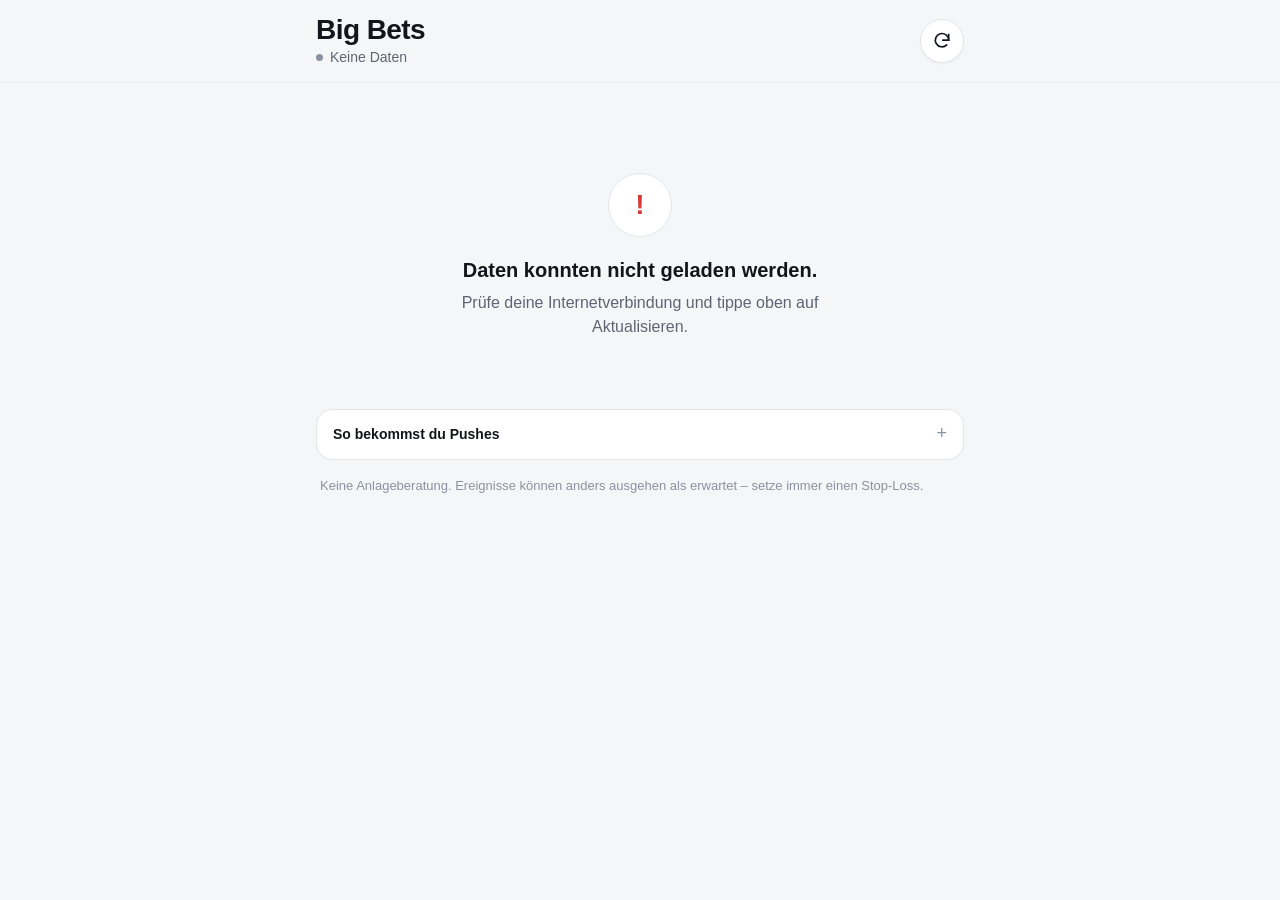
==== commit bb0de9d9: "Replace chart PWA with minimal Big Bets alert list One-line alert cards with expandable rationale, p" ====
--- a/web/index.html
+++ b/web/index.html
@@ -3,300 +3,64 @@
 <head>
   <meta charset="utf-8">
   <meta name="viewport" content="width=device-width, initial-scale=1, viewport-fit=cover">
-  <title>Trading Radar</title>
-  <meta name="description" content="Trading Radar – technische Analyse für Aktien und Krypto mit Risiko-Disziplin. Läuft komplett im Browser.">
+  <title>Big Bets</title>
+  <meta name="description" content="Big Bets – seltene, marktbewegende Nachrichten als Einzeiler, mit Begründung, Risiken und Quellen.">
   <meta name="color-scheme" content="dark light">
-  <meta name="theme-color" content="#0a0e16" media="(prefers-color-scheme: dark)">
-  <meta name="theme-color" content="#f4f6fb" media="(prefers-color-scheme: light)">
+  <meta name="theme-color" content="#0b0d12" media="(prefers-color-scheme: dark)">
+  <meta name="theme-color" content="#f5f6f8" media="(prefers-color-scheme: light)">
   <meta name="mobile-web-app-capable" content="yes">
   <meta name="apple-mobile-web-app-capable" content="yes">
   <meta name="apple-mobile-web-app-status-bar-style" content="black-translucent">
-  <meta name="apple-mobile-web-app-title" content="Radar">
+  <meta name="apple-mobile-web-app-title" content="Big Bets">
   <meta name="format-detection" content="telephone=no">
   <link rel="manifest" href="manifest.webmanifest">
   <link rel="icon" href="icons/icon.svg" type="image/svg+xml">
-  <link rel="icon" href="icons/icon-192.png" type="image/png" sizes="192x192">
+  <link rel="icon" href="icons/favicon-32.png" type="image/png" sizes="32x32">
   <link rel="apple-touch-icon" href="icons/apple-touch-icon.png">
-  <script>
-    // Apply the stored theme before first paint (no flash).
-    try { var t = localStorage.getItem('tr.theme'); if (t === 'light' || t === 'dark') document.documentElement.setAttribute('data-theme', t); } catch (e) {}
-  </script>
   <link rel="stylesheet" href="styles.css">
-  <script src="vendor/lightweight-charts.standalone.production.js" defer></script>
-  <script type="module" src="app.js"></script>
+  <script src="app.js" defer></script>
 </head>
 <body>
-  <div class="app" id="app">
-    <header class="topbar">
-      <div class="topbar-inner">
-        <div class="topbar-title">
-          <svg class="brand-logo" viewBox="0 0 32 32" aria-hidden="true"><rect width="32" height="32" rx="8"/><path d="M6 22l6-7 5 4 9-11"/></svg>
-          <div class="topbar-text">
-            <h1 id="view-title">Radar</h1>
-            <p id="freshness" class="freshness" aria-live="polite">&nbsp;</p>
-          </div>
-        </div>
-        <span id="demo-badge" class="badge-demo" hidden title="Synthetische Daten – keine echten Kurse">Demo</span>
-        <button id="btn-refresh" class="icon-btn" type="button" aria-label="Aktualisieren" title="Aktualisieren">
-          <svg viewBox="0 0 24 24" aria-hidden="true"><path d="M20 11a8 8 0 1 0-2.3 5.7"/><path d="M20 4v7h-7"/></svg>
-        </button>
+  <header class="top">
+    <div class="top-inner">
+      <div class="brand">
+        <h1>Big Bets</h1>
+        <p class="status" id="status" aria-live="polite">Lade …</p>
       </div>
-    </header>
+      <button class="refresh" id="refresh" type="button" aria-label="Aktualisieren" title="Aktualisieren">
+        <svg viewBox="0 0 24 24" width="20" height="20" aria-hidden="true" fill="none" stroke="currentColor" stroke-width="2" stroke-linecap="round" stroke-linejoin="round"><path d="M20 11a8 8 0 1 0-2.34 5.66"/><path d="M20 4v7h-7"/></svg>
+      </button>
+    </div>
+  </header>
 
-    <div id="update-banner" class="update-banner" role="status" hidden>
-      <span>Neue Version verfügbar.</span>
-      <button type="button" class="btn btn-small btn-primary" id="btn-update">Neu laden</button>
-    </div>
+  <main class="wrap">
+    <p class="notice" id="notice" hidden></p>
+    <ul class="list" id="list" aria-label="Big Bets"></ul>
+    <section class="empty" id="empty" hidden>
+      <div class="empty-mark" aria-hidden="true">◎</div>
+      <p class="empty-title">Noch keine Big Bets.</p>
+      <p>Das ist normal – sie sind selten. Du bekommst eine Push-Nachricht, sobald etwas Großes passiert.</p>
+    </section>
+    <section class="empty error" id="error" hidden>
+      <div class="empty-mark" aria-hidden="true">!</div>
+      <p class="empty-title">Daten konnten nicht geladen werden.</p>
+      <p>Prüfe deine Internetverbindung und tippe oben auf Aktualisieren.</p>
+    </section>
+  </main>
 
-    <main id="main">
-      <!-- ============ Radar ============ -->
-      <section class="view" id="view-radar" data-view="radar" aria-labelledby="view-title">
-        <div class="filterbar" data-filter="radar">
-          <div class="seg" role="group" aria-label="Anlageklasse">
-            <button type="button" class="seg-btn" data-asset="all" aria-pressed="true">Alle</button>
-            <button type="button" class="seg-btn" data-asset="stock" aria-pressed="false">Aktien</button>
-            <button type="button" class="seg-btn" data-asset="crypto" aria-pressed="false">Krypto</button>
-          </div>
-          <div class="chips-row" role="group" aria-label="Richtung">
-            <button type="button" class="chip-toggle" data-dir="long" aria-pressed="false"><span class="dot dot-long" aria-hidden="true"></span>Long</button>
-            <button type="button" class="chip-toggle" data-dir="short" aria-pressed="false"><span class="dot dot-short" aria-hidden="true"></span>Short</button>
-          </div>
-        </div>
-        <p class="list-meta" id="radar-meta" aria-live="polite"></p>
-        <div id="radar-list" class="card-list" aria-busy="true"></div>
-        <div id="radar-empty" class="empty" hidden></div>
-        <section class="watch-section" id="radar-watch" hidden aria-labelledby="h-watch">
-          <div class="section-head">
-            <h2 id="h-watch">Beobachten</h2>
-            <span class="section-meta">neutral · kein Trade-Plan</span>
-          </div>
-          <ul id="radar-watch-list" class="row-list"></ul>
-        </section>
-        <p class="list-note" id="radar-errors" hidden></p>
-      </section>
+  <footer class="foot wrap">
+    <details class="howto">
+      <summary>So bekommst du Pushes</summary>
+      <ol>
+        <li>Die kostenlose App <strong>ntfy</strong> installieren (App Store / Google Play).</li>
+        <li>In ntfy auf <strong>+</strong> bzw. „Abonnieren“ tippen.</li>
+        <li>Als Kanalname genau den Wert aus deinem GitHub-Secret <code>NTFY_TOPIC</code> eintragen.</li>
+        <li>Mitteilungen erlauben – fertig. Ein Tipp auf die Push-Nachricht öffnet den Alarm hier.</li>
+      </ol>
+    </details>
+    <p class="disclaimer">Keine Anlageberatung. Ereignisse können anders ausgehen als erwartet – setze immer einen Stop-Loss.</p>
+  </footer>
 
-      <!-- ============ Markt ============ -->
-      <section class="view" id="view-market" data-view="market" aria-labelledby="view-title" hidden>
-        <div class="filterbar" data-filter="market">
-          <div class="seg" role="group" aria-label="Anlageklasse">
-            <button type="button" class="seg-btn" data-asset="all" aria-pressed="true">Alle</button>
-            <button type="button" class="seg-btn" data-asset="stock" aria-pressed="false">Aktien</button>
-            <button type="button" class="seg-btn" data-asset="crypto" aria-pressed="false">Krypto</button>
-          </div>
-          <div class="chips-row" role="group" aria-label="Richtung">
-            <button type="button" class="chip-toggle" data-dir="long" aria-pressed="false"><span class="dot dot-long" aria-hidden="true"></span>Long</button>
-            <button type="button" class="chip-toggle" data-dir="short" aria-pressed="false"><span class="dot dot-short" aria-hidden="true"></span>Short</button>
-          </div>
-        </div>
-        <div class="progress" id="market-progress" hidden>
-          <div class="progress-text"><span id="market-progress-text">Lade Marktdaten …</span></div>
-          <div class="progress-bar" role="progressbar" aria-labelledby="market-progress-text" aria-valuemin="0" aria-valuemax="100" aria-valuenow="0"><span id="market-progress-fill"></span></div>
-        </div>
-        <p class="list-meta" id="market-meta" aria-live="polite"></p>
-        <div id="market-list" class="card-list"></div>
-        <div id="market-empty" class="empty" hidden></div>
-        <p class="list-note" id="market-errors" hidden></p>
-      </section>
-
-      <!-- ============ Watchlist ============ -->
-      <section class="view" id="view-watchlist" data-view="watchlist" aria-labelledby="view-title" hidden>
-        <div class="panel">
-          <h2 class="panel-title">Aktie hinzufügen</h2>
-          <label class="field">
-            <span class="sr-only">Aktie suchen</span>
-            <span class="search-wrap">
-              <svg viewBox="0 0 24 24" aria-hidden="true"><circle cx="11" cy="11" r="7"/><path d="M20 20l-4-4"/></svg>
-              <input id="stock-search" type="search" placeholder="Name oder Ticker, z.B. Siemens, AAPL" autocomplete="off" autocapitalize="off" spellcheck="false" enterkeyhint="search">
-            </span>
-          </label>
-          <ul id="stock-results" class="row-list results" aria-label="Suchergebnisse" hidden></ul>
-          <p class="hint" id="stock-hint">Aktien aus DAX 40, großen US- und Europa-Werten.</p>
-        </div>
-
-        <div class="panel">
-          <h2 class="panel-title">Krypto hinzufügen</h2>
-          <form id="crypto-form" class="inline-form" novalidate>
-            <label class="field field-grow">
-              <span class="sr-only">Binance-Paar</span>
-              <input id="crypto-input" type="text" placeholder="z.B. DOGE" autocomplete="off" autocapitalize="characters" spellcheck="false" enterkeyhint="done">
-            </label>
-            <button type="submit" class="btn btn-primary" id="crypto-submit">Hinzufügen</button>
-          </form>
-          <p class="form-msg" id="crypto-msg" role="status" aria-live="polite"></p>
-        </div>
-
-        <div class="section-head">
-          <h2>Meine Watchlist</h2>
-          <span class="section-meta" id="wl-count"></span>
-        </div>
-        <ul id="wl-list" class="row-list" aria-label="Symbole in der Watchlist"></ul>
-      </section>
-
-      <!-- ============ Einstellungen ============ -->
-      <section class="view" id="view-settings" data-view="settings" aria-labelledby="view-title" hidden>
-        <div class="panel">
-          <h2 class="panel-title">Risiko</h2>
-          <label class="field">
-            <span class="field-label">Kontogröße</span>
-            <span class="input-affix">
-              <input id="in-account" type="number" inputmode="decimal" min="100" step="100">
-              <span class="affix">€</span>
-            </span>
-          </label>
-          <div class="field">
-            <label class="field-label" for="in-risk">Risiko pro Trade</label>
-            <div class="risk-row">
-              <input id="in-risk-range" type="range" min="0.25" max="3" step="0.25" aria-label="Risiko pro Trade in Prozent (Regler)">
-              <span class="input-affix input-affix-sm">
-                <input id="in-risk" type="number" inputmode="decimal" min="0.25" max="3" step="0.25">
-                <span class="affix">%</span>
-              </span>
-            </div>
-          </div>
-          <p class="risk-summary" id="risk-summary" aria-live="polite"></p>
-        </div>
-
-        <div class="panel">
-          <h2 class="panel-title">Darstellung</h2>
-          <div class="seg seg-full" role="radiogroup" aria-label="Design" id="theme-seg">
-            <button type="button" class="seg-btn" role="radio" data-theme-opt="system" aria-checked="true">System</button>
-            <button type="button" class="seg-btn" role="radio" data-theme-opt="light" aria-checked="false">Hell</button>
-            <button type="button" class="seg-btn" role="radio" data-theme-opt="dark" aria-checked="false">Dunkel</button>
-          </div>
-        </div>
-
-        <div class="panel">
-          <h2 class="panel-title">Daten</h2>
-          <label class="switch-row">
-            <span>
-              <span class="switch-label">Demo-Modus</span>
-              <span class="switch-sub">Synthetische Kurse statt Live-Daten – zum Ausprobieren und offline.</span>
-            </span>
-            <input type="checkbox" id="in-demo" class="switch-input" role="switch">
-          </label>
-          <dl class="kv" id="data-info"></dl>
-        </div>
-
-        <div class="panel" id="install-panel">
-          <h2 class="panel-title">App installieren</h2>
-          <div id="install-body"></div>
-        </div>
-
-        <div class="panel disclaimer-panel">
-          <h2 class="panel-title">
-            <svg viewBox="0 0 24 24" aria-hidden="true"><path d="M12 3l9 16H3z"/><path d="M12 10v4M12 16.5v.5"/></svg>
-            Keine Anlageberatung
-          </h2>
-          <p>Trading Radar zeigt Signale aus der technischen Analyse (Trend, Momentum, Volumen). Diese können falsch sein und sind keine Empfehlung zum Kauf oder Verkauf. Aktienkurse sind verzögert (Tagesdaten), Gebühren, Slippage und Steuern werden nicht berücksichtigt. Handle nur mit Geld, dessen Verlust du verkraften kannst – und immer mit Stop-Loss.</p>
-          <p class="fine">Charts: TradingView Lightweight Charts™ (Apache 2.0). Alle Daten bleiben auf deinem Gerät.</p>
-        </div>
-      </section>
-    </main>
-
-    <nav class="bottom-nav" aria-label="Hauptnavigation">
-      <button type="button" class="nav-btn" data-nav="radar" aria-current="page">
-        <svg viewBox="0 0 24 24" aria-hidden="true"><circle cx="12" cy="12" r="9"/><circle cx="12" cy="12" r="5"/><path d="M12 12l6.4-6.4"/><circle cx="12" cy="12" r="1" class="fill"/></svg>
-        <span>Radar</span>
-      </button>
-      <button type="button" class="nav-btn" data-nav="market">
-        <svg viewBox="0 0 24 24" aria-hidden="true"><path d="M4 19h16"/><path d="M5 15l4-4 3 3 7-7"/><path d="M15 7h4v4"/></svg>
-        <span>Markt</span>
-      </button>
-      <button type="button" class="nav-btn" data-nav="watchlist">
-        <svg viewBox="0 0 24 24" aria-hidden="true"><path d="M12 3.5l2.6 5.3 5.9.9-4.3 4.1 1 5.8-5.2-2.7-5.2 2.7 1-5.8-4.3-4.1 5.9-.9z"/></svg>
-        <span>Watchlist</span>
-      </button>
-      <button type="button" class="nav-btn" data-nav="settings">
-        <svg viewBox="0 0 24 24" aria-hidden="true"><path d="M4 7h10M18 7h2M4 17h4M12 17h8"/><circle cx="16" cy="7" r="2"/><circle cx="10" cy="17" r="2"/></svg>
-        <span>Einstellungen</span>
-      </button>
-    </nav>
-  </div>
-
-  <!-- ============ Detail sheet ============ -->
-  <div id="sheet-backdrop" class="sheet-backdrop" hidden></div>
-  <section id="sheet" class="sheet" role="dialog" aria-modal="true" aria-labelledby="d-title" hidden>
-    <header class="sheet-head" id="sheet-head">
-      <span class="grabber" aria-hidden="true"></span>
-      <div class="sheet-head-row">
-        <button type="button" id="d-close" class="icon-btn" aria-label="Details schließen">
-          <svg viewBox="0 0 24 24" aria-hidden="true"><path d="M15 6l-6 6 6 6"/></svg>
-        </button>
-        <div class="sheet-title-wrap">
-          <div class="sheet-title-row">
-            <h2 id="d-title" class="sheet-title">–</h2>
-            <span id="d-tag" class="tag"></span>
-          </div>
-          <div class="sheet-sub-row"><span id="d-dir" class="dir-badge"></span><p id="d-name" class="sheet-sub"></p></div>
-        </div>
-        <div class="sheet-price">
-          <span id="d-price" class="num big"></span>
-          <span id="d-change" class="change"></span>
-        </div>
-      </div>
-    </header>
-    <div class="sheet-body" id="sheet-body">
-      <div id="d-error" class="banner banner-error" role="alert" hidden></div>
-      <div id="d-loading" class="sheet-loading" hidden>
-        <div class="skel skel-line"></div>
-        <div class="skel skel-chart"></div>
-        <div class="skel skel-line"></div>
-        <div class="skel skel-line short"></div>
-      </div>
-      <div id="d-content" hidden>
-        <div class="score-block" id="d-score"></div>
-        <p id="d-summary" class="d-summary"></p>
-
-        <section class="panel chart-panel" aria-label="Kurschart">
-          <div class="chart-toolbar" role="group" aria-label="Indikatoren ein-/ausblenden">
-            <button type="button" class="ind-toggle" data-ind="sma20" aria-pressed="true"><i style="--c:var(--c-sma20)"></i>SMA20</button>
-            <button type="button" class="ind-toggle" data-ind="sma50" aria-pressed="true"><i style="--c:var(--c-sma50)"></i>SMA50</button>
-            <button type="button" class="ind-toggle" data-ind="sma200" aria-pressed="true"><i style="--c:var(--c-sma200)"></i>SMA200</button>
-            <button type="button" class="ind-toggle" data-ind="bb" aria-pressed="false"><i style="--c:var(--c-bb)"></i>Bollinger</button>
-            <button type="button" class="ind-toggle" data-ind="levels" aria-pressed="true"><i style="--c:var(--accent)"></i>Level</button>
-          </div>
-          <div class="chart-legend" id="chart-legend" aria-hidden="true"></div>
-          <div class="chart chart-main" id="chart-main"></div>
-          <div class="pane-label">RSI (14)</div>
-          <div class="chart chart-sub" id="chart-rsi"></div>
-          <div class="pane-label">MACD (12, 26, 9)</div>
-          <div class="chart chart-sub chart-macd" id="chart-macd"></div>
-          <p class="chart-hint">Wischen zum Verschieben, zwei Finger zum Zoomen.</p>
-        </section>
-
-        <section class="panel" aria-labelledby="h-plan">
-          <h3 id="h-plan" class="panel-title">Trade-Plan</h3>
-          <div id="d-plan"></div>
-        </section>
-
-        <section class="panel" aria-labelledby="h-check">
-          <h3 id="h-check" class="panel-title">Checkliste vor dem Trade <span id="check-progress" class="pill"></span></h3>
-          <ul class="checklist" id="checklist">
-            <li><label><input type="checkbox"><span><strong>Stop gesetzt?</strong> Der Stop-Loss liegt als Order im Markt – nicht nur im Kopf.</span></label></li>
-            <li><label><input type="checkbox"><span><strong>News geprüft?</strong> Keine Quartalszahlen, Notenbank-Termine oder Token-Unlocks unmittelbar bevor.</span></label></li>
-            <li><label><input type="checkbox"><span><strong>Positionsgröße korrekt?</strong> Stückzahl entspricht dem berechneten Risiko.</span></label></li>
-            <li><label><input type="checkbox"><span><strong>Nicht aus FOMO?</strong> Der Trade folgt dem Plan, nicht der Angst, etwas zu verpassen.</span></label></li>
-          </ul>
-          <p id="check-status" class="check-status" aria-live="polite"></p>
-        </section>
-
-        <section class="panel" aria-labelledby="h-signals">
-          <h3 id="h-signals" class="panel-title">Signale</h3>
-          <ul id="d-signals" class="signal-list"></ul>
-        </section>
-
-        <section class="panel" aria-labelledby="h-metrics">
-          <h3 id="h-metrics" class="panel-title">Kennzahlen</h3>
-          <table class="metrics"><tbody id="d-metrics"></tbody></table>
-          <p id="d-meta" class="fine"></p>
-        </section>
-
-        <div class="sheet-actions" id="d-actions"></div>
-        <p class="fine center">Keine Anlageberatung. Signale können falsch sein.</p>
-      </div>
-    </div>
-  </section>
-
-  <div id="toast" class="toast" role="status" aria-live="polite" hidden></div>
+  <div class="toast" id="toast" role="status" aria-live="polite" hidden></div>
 </body>
 </html>
--- a/web/styles.css
+++ b/web/styles.css
@@ -1,569 +1,440 @@
-/* Trading Radar – mobile-first PWA styles.
-   Dark is the default; light via prefers-color-scheme or [data-theme="light"].
-   All colours that charts read must stay #rrggbb (see ui/charts.js). */
-
 :root {
-  --bg: #0a0e16;
-  --bg-elev: #0d1320;
-  --surface: #111725;
-  --surface-2: #161e2f;
-  --surface-3: #1d2740;
-  --border: #222d44;
-  --border-strong: #2f3b57;
-  --text: #e7ecf6;
-  --text-2: #b5c0d4;
-  --muted: #8592aa;
-  --accent: #5b8cff;
-  --accent-strong: #7aa2ff;
-  --accent-soft: rgba(91, 140, 255, 0.15);
-  --on-accent: #ffffff;
-  --up: #2fd08a;
-  --up-soft: rgba(47, 208, 138, 0.14);
-  --down: #ff5d6c;
-  --down-soft: rgba(255, 93, 108, 0.14);
-  --warn: #f5b031;
-  --warn-soft: rgba(245, 176, 49, 0.15);
-  --neutral: #94a3b8;
-  --neutral-soft: rgba(148, 163, 184, 0.14);
-  --c-sma20: #f5b031;
-  --c-sma50: #5b8cff;
-  --c-sma200: #c084fc;
-  --c-bb: #38bdf8;
-  --shadow: 0 1px 2px rgba(0, 0, 0, 0.3), 0 6px 18px rgba(0, 0, 0, 0.22);
-  --shadow-lg: 0 -12px 48px rgba(0, 0, 0, 0.5);
-  --backdrop: rgba(4, 7, 14, 0.6);
-  --skel-a: #151c2c;
-  --skel-b: #1d2639;
+  --bg: #0b0d12;
+  --surface: #14171f;
+  --surface-2: #1b1f29;
+  --line: #262b37;
+  --text: #eef0f4;
+  --muted: #9097a6;
+  --faint: #6a7180;
+  --accent: #7aa7ff;
+  --long: #2fbf71;
+  --long-bg: rgba(47, 191, 113, 0.14);
+  --short: #ff5c5c;
+  --short-bg: rgba(255, 92, 92, 0.14);
+  --amber: #f0b03c;
+  --amber-bg: rgba(240, 176, 60, 0.12);
+  --shadow: 0 1px 0 rgba(255, 255, 255, 0.03) inset;
   --radius: 16px;
-  --radius-sm: 10px;
   --gutter: 16px;
-  --app-max: 600px;
-  --nav-h: 60px;
-  --font: system-ui, -apple-system, "Segoe UI", Roboto, "Helvetica Neue", Arial, sans-serif;
-  --mono: ui-monospace, "SF Mono", SFMono-Regular, Menlo, Consolas, "Roboto Mono", monospace;
-  --safe-t: env(safe-area-inset-top, 0px);
-  --safe-b: env(safe-area-inset-bottom, 0px);
-  --safe-l: env(safe-area-inset-left, 0px);
-  --safe-r: env(safe-area-inset-right, 0px);
   color-scheme: dark;
 }
 
 @media (prefers-color-scheme: light) {
-  :root:not([data-theme="dark"]) {
-    --bg: #f4f6fb; --bg-elev: #f9fafd; --surface: #ffffff; --surface-2: #f6f8fc; --surface-3: #ebeff7;
-    --border: #e1e6ef; --border-strong: #cdd5e3; --text: #0f172a; --text-2: #334155; --muted: #5d6a80;
-    --accent: #3b6ce6; --accent-strong: #2c58c9; --accent-soft: rgba(59, 108, 230, 0.10);
-    --up: #0e9f62; --up-soft: rgba(14, 159, 98, 0.11); --down: #dc3545; --down-soft: rgba(220, 53, 69, 0.10);
-    --warn: #b7791f; --warn-soft: rgba(183, 121, 31, 0.13); --neutral: #64748b; --neutral-soft: rgba(100, 116, 139, 0.12);
-    --c-sma20: #d48806; --c-sma50: #3b6ce6; --c-sma200: #9333ea; --c-bb: #0284c7;
-    --shadow: 0 1px 2px rgba(15, 23, 42, 0.05), 0 4px 14px rgba(15, 23, 42, 0.06);
-    --shadow-lg: 0 -12px 48px rgba(15, 23, 42, 0.18); --backdrop: rgba(15, 23, 42, 0.35);
-    --skel-a: #e9edf4; --skel-b: #f4f6fa;
+  :root {
+    --bg: #f5f6f8;
+    --surface: #ffffff;
+    --surface-2: #f0f2f5;
+    --line: #e2e5ea;
+    --text: #12151b;
+    --muted: #5d6573;
+    --faint: #8a91a0;
+    --accent: #2f62d8;
+    --long: #13894c;
+    --long-bg: rgba(19, 137, 76, 0.10);
+    --short: #d83a3a;
+    --short-bg: rgba(216, 58, 58, 0.09);
+    --amber: #a86a00;
+    --amber-bg: rgba(200, 130, 0, 0.10);
+    --shadow: 0 1px 2px rgba(16, 24, 40, 0.05);
     color-scheme: light;
   }
 }
-:root[data-theme="light"] {
-  --bg: #f4f6fb; --bg-elev: #f9fafd; --surface: #ffffff; --surface-2: #f6f8fc; --surface-3: #ebeff7;
-  --border: #e1e6ef; --border-strong: #cdd5e3; --text: #0f172a; --text-2: #334155; --muted: #5d6a80;
-  --accent: #3b6ce6; --accent-strong: #2c58c9; --accent-soft: rgba(59, 108, 230, 0.10);
-  --up: #0e9f62; --up-soft: rgba(14, 159, 98, 0.11); --down: #dc3545; --down-soft: rgba(220, 53, 69, 0.10);
-  --warn: #b7791f; --warn-soft: rgba(183, 121, 31, 0.13); --neutral: #64748b; --neutral-soft: rgba(100, 116, 139, 0.12);
-  --c-sma20: #d48806; --c-sma50: #3b6ce6; --c-sma200: #9333ea; --c-bb: #0284c7;
-  --shadow: 0 1px 2px rgba(15, 23, 42, 0.05), 0 4px 14px rgba(15, 23, 42, 0.06);
-  --shadow-lg: 0 -12px 48px rgba(15, 23, 42, 0.18); --backdrop: rgba(15, 23, 42, 0.35);
-  --skel-a: #e9edf4; --skel-b: #f4f6fa;
-  color-scheme: light;
-}
-
-/* ---------- Base ---------- */
-*, *::before, *::after { box-sizing: border-box; }
-html { -webkit-text-size-adjust: 100%; text-size-adjust: 100%; background: var(--bg); }
+
+* { box-sizing: border-box; }
+
+html { -webkit-text-size-adjust: 100%; text-size-adjust: 100%; }
+
 body {
   margin: 0;
-  min-height: 100vh; min-height: 100dvh;
   background: var(--bg);
   color: var(--text);
-  font-family: var(--font);
+  font: 16px/1.5 -apple-system, BlinkMacSystemFont, "SF Pro Text", "Segoe UI", Roboto, "Helvetica Neue", Arial, sans-serif;
+  -webkit-font-smoothing: antialiased;
+  min-height: 100vh;
+  min-height: 100dvh;
+  overflow-x: hidden;
+  -webkit-tap-highlight-color: transparent;
+}
+
+a { color: var(--accent); }
+
+[hidden] { display: none !important; }
+
+.wrap {
+  max-width: 680px;
+  margin: 0 auto;
+  padding-left: max(var(--gutter), env(safe-area-inset-left));
+  padding-right: max(var(--gutter), env(safe-area-inset-right));
+}
+
+/* ---------- Header ---------- */
+.top {
+  position: sticky;
+  top: 0;
+  z-index: 10;
+  background: color-mix(in srgb, var(--bg) 86%, transparent);
+  -webkit-backdrop-filter: saturate(160%) blur(16px);
+  backdrop-filter: saturate(160%) blur(16px);
+  border-bottom: 1px solid color-mix(in srgb, var(--line) 60%, transparent);
+  padding-top: env(safe-area-inset-top);
+}
+
+.top-inner {
+  max-width: 680px;
+  margin: 0 auto;
+  display: flex;
+  align-items: center;
+  justify-content: space-between;
+  gap: 12px;
+  padding: 14px max(var(--gutter), env(safe-area-inset-right)) 14px max(var(--gutter), env(safe-area-inset-left));
+}
+
+.brand { min-width: 0; }
+
+h1 {
+  margin: 0;
+  font-size: 28px;
+  line-height: 1.15;
+  font-weight: 750;
+  letter-spacing: -0.02em;
+}
+
+.status {
+  margin: 2px 0 0;
+  font-size: 14px;
+  color: var(--muted);
+  display: flex;
+  align-items: flex-start;
+  gap: 7px;
+  line-height: 1.4;
+}
+
+.status::before {
+  margin-top: 0.42em;
+  content: "";
+  width: 7px;
+  height: 7px;
+  border-radius: 50%;
+  background: var(--long);
+  flex: none;
+}
+
+.status.stale { color: var(--amber); }
+.status.stale::before { background: var(--amber); }
+.status.loading::before, .status.offline::before { background: var(--faint); }
+
+.refresh {
+  flex: none;
+  width: 44px;
+  height: 44px;
+  border-radius: 50%;
+  border: 1px solid var(--line);
+  background: var(--surface);
+  color: var(--text);
+  display: grid;
+  place-items: center;
+  cursor: pointer;
+  box-shadow: var(--shadow);
+}
+.refresh:active { transform: scale(0.95); }
+.refresh.spin svg { animation: spin 0.8s linear infinite; }
+@keyframes spin { to { transform: rotate(360deg); } }
+
+/* ---------- Notice ---------- */
+.notice {
+  margin: 16px 0 0;
+  padding: 10px 14px;
+  border-radius: 12px;
+  font-size: 14px;
+  color: var(--amber);
+  background: var(--amber-bg);
+}
+
+/* ---------- List ---------- */
+.list {
+  list-style: none;
+  margin: 0;
+  padding: 18px 0 8px;
+  display: flex;
+  flex-direction: column;
+  gap: 12px;
+}
+
+.card {
+  position: relative;
+  background: var(--surface);
+  border: 1px solid var(--line);
+  border-radius: var(--radius);
+  box-shadow: var(--shadow);
+  overflow: hidden;
+  scroll-margin-top: calc(96px + env(safe-area-inset-top));
+}
+
+.card::before {
+  content: "";
+  position: absolute;
+  left: 0;
+  top: 0;
+  bottom: 0;
+  width: 4px;
+  background: var(--faint);
+}
+.card.long::before { background: var(--long); }
+.card.short::before { background: var(--short); }
+
+.card.flash { animation: flash 1.6s ease-out; }
+@keyframes flash {
+  0% { box-shadow: 0 0 0 3px color-mix(in srgb, var(--accent) 55%, transparent); }
+  100% { box-shadow: 0 0 0 3px transparent; }
+}
+
+.row {
+  display: block;
+  width: 100%;
+  text-align: left;
+  font: inherit;
+  color: inherit;
+  background: none;
+  border: 0;
+  padding: 16px 16px 15px 20px;
+  cursor: pointer;
+}
+
+.one-liner {
+  margin: 0;
+  font-size: 18px;
+  line-height: 1.38;
+  font-weight: 620;
+  letter-spacing: -0.005em;
+  overflow-wrap: anywhere;
+}
+
+.meta {
+  margin-top: 9px;
+  display: flex;
+  align-items: center;
+  gap: 10px;
+  font-size: 13.5px;
+  color: var(--muted);
+}
+
+.meta .spacer { flex: 1; }
+
+.pill {
+  display: inline-flex;
+  align-items: center;
+  gap: 4px;
+  padding: 2px 9px;
+  border-radius: 999px;
+  font-size: 12.5px;
+  font-weight: 650;
+  font-variant-numeric: tabular-nums;
+  background: var(--surface-2);
+  color: var(--muted);
+  border: 1px solid var(--line);
+}
+.pill.hi { color: var(--text); }
+
+.chev {
+  width: 16px;
+  height: 16px;
+  color: var(--faint);
+  transition: transform 0.2s ease;
+  flex: none;
+}
+.card.open .chev { transform: rotate(180deg); }
+
+/* ---------- Detail ---------- */
+.detail {
+  padding: 2px 16px 18px 20px;
+  border-top: 1px solid var(--line);
+}
+
+.headline {
+  margin: 16px 0 14px;
+  font-size: 16px;
+  line-height: 1.4;
+  font-weight: 600;
+  color: var(--text);
+}
+
+.facts {
+  display: grid;
+  grid-template-columns: repeat(3, minmax(0, 1fr));
+  gap: 8px;
+  margin: 0 0 18px;
+}
+
+.fact {
+  background: var(--surface-2);
+  border-radius: 12px;
+  padding: 9px 11px;
+  min-width: 0;
+}
+.fact dt { font-size: 12px; color: var(--muted); margin: 0; }
+.fact dd { margin: 2px 0 0; font-size: 15px; font-weight: 650; overflow-wrap: anywhere; }
+
+.section-title {
+  margin: 18px 0 8px;
+  font-size: 12px;
+  font-weight: 700;
+  letter-spacing: 0.06em;
+  text-transform: uppercase;
+  color: var(--faint);
+}
+
+.prose { margin: 0; font-size: 15.5px; line-height: 1.55; color: var(--text); overflow-wrap: anywhere; }
+
+.assets { display: flex; flex-direction: column; gap: 8px; }
+
+.asset {
+  border: 1px solid var(--line);
+  border-radius: 12px;
+  padding: 12px;
+}
+
+.asset-head {
+  display: flex;
+  align-items: center;
+  gap: 10px;
+  flex-wrap: wrap;
+}
+
+.asset-name { font-weight: 650; font-size: 16px; min-width: 0; overflow-wrap: anywhere; }
+.ticker { font: 600 13px ui-monospace, SFMono-Regular, Menlo, monospace; color: var(--muted); }
+
+.dir {
+  font-size: 12px;
+  font-weight: 750;
+  letter-spacing: 0.04em;
+  padding: 2px 8px;
+  border-radius: 6px;
+}
+.dir.long { color: var(--long); background: var(--long-bg); }
+.dir.short { color: var(--short); background: var(--short-bg); }
+
+.asset-stats {
+  margin-top: 10px;
+  display: grid;
+  grid-template-columns: repeat(3, minmax(0, 1fr));
+  gap: 8px;
+  font-size: 13px;
+  color: var(--muted);
+}
+.asset-stats b {
+  display: block;
   font-size: 15px;
-  line-height: 1.45;
-  -webkit-font-smoothing: antialiased;
-  -webkit-tap-highlight-color: transparent;
-  overflow-x: hidden;
-  overscroll-behavior-y: none;
-}
-body.no-scroll { overflow: hidden; }
-h1, h2, h3, p, dl, dd { margin: 0; }
-button, input, select { font: inherit; color: inherit; }
-button { cursor: pointer; -webkit-user-select: none; user-select: none; touch-action: manipulation; }
-svg { flex: none; }
-.num { font-variant-numeric: tabular-nums; }
-.mono { font-family: var(--mono); font-variant-numeric: tabular-nums; letter-spacing: -0.01em; }
-.muted { color: var(--muted); }
-.center { text-align: center; }
-.sr-only { position: absolute; width: 1px; height: 1px; padding: 0; margin: -1px; overflow: hidden; clip: rect(0 0 0 0); white-space: nowrap; border: 0; }
-[hidden] { display: none !important; }
-:focus-visible { outline: 2px solid var(--accent); outline-offset: 2px; border-radius: 8px; }
-:focus:not(:focus-visible) { outline: none; }
-
-.app {
-  max-width: var(--app-max);
+  color: var(--text);
+  font-variant-numeric: tabular-nums;
+  font-weight: 650;
+}
+.asset-stats b.up { color: var(--long); }
+.asset-stats b.down { color: var(--short); }
+
+.copy {
+  margin-top: 12px;
+  width: 100%;
+  min-height: 42px;
+  border-radius: 10px;
+  border: 1px solid var(--line);
+  background: var(--surface-2);
+  color: var(--text);
+  font: 600 14.5px/1 inherit;
+  font-family: inherit;
+  cursor: pointer;
+}
+.copy:active { transform: scale(0.99); }
+
+.chips { display: flex; flex-wrap: wrap; gap: 6px; }
+.chip {
+  padding: 5px 11px;
+  border-radius: 999px;
+  background: var(--surface-2);
+  border: 1px solid var(--line);
+  font-size: 14px;
+}
+
+.sources { list-style: none; margin: 0; padding: 0; display: flex; flex-direction: column; gap: 10px; }
+.sources a { text-decoration: none; font-weight: 550; overflow-wrap: anywhere; }
+.sources a:hover { text-decoration: underline; }
+.sources small { display: block; color: var(--muted); font-size: 13px; margin-top: 1px; }
+
+/* ---------- Empty / Error ---------- */
+.empty {
+  text-align: center;
+  padding: 64px 12px 40px;
+  color: var(--muted);
+  font-size: 16px;
+  max-width: 420px;
   margin: 0 auto;
-  min-height: 100vh; min-height: 100dvh;
-  padding-bottom: calc(var(--nav-h) + var(--safe-b) + 20px);
-}
-
-/* ---------- Top bar ---------- */
-.topbar {
-  position: sticky; top: 0; z-index: 20;
-  padding-top: var(--safe-t);
-  background: color-mix(in srgb, var(--bg) 86%, transparent);
-  backdrop-filter: saturate(160%) blur(14px);
-  -webkit-backdrop-filter: saturate(160%) blur(14px);
-  border-bottom: 1px solid color-mix(in srgb, var(--border) 70%, transparent);
-}
-.topbar-inner {
-  display: flex; align-items: center; gap: 10px;
-  min-height: 60px;
-  padding: 6px max(var(--gutter), var(--safe-r)) 6px max(var(--gutter), var(--safe-l));
-}
-.topbar-title { flex: 1; min-width: 0; display: flex; align-items: center; gap: 10px; }
-.brand-logo { width: 30px; height: 30px; }
-.brand-logo rect { fill: var(--accent); }
-.brand-logo path { fill: none; stroke: #fff; stroke-width: 3; stroke-linecap: round; stroke-linejoin: round; }
-.topbar-text { min-width: 0; }
-.topbar h1 { font-size: 20px; font-weight: 750; letter-spacing: -0.02em; line-height: 1.15; }
-.freshness { font-size: 12px; line-height: 1.3; color: var(--muted); display: -webkit-box; -webkit-line-clamp: 2; -webkit-box-orient: vertical; overflow: hidden; }
-.freshness .live { color: var(--up); font-weight: 600; }
-.freshness .live::before { content: ""; display: inline-block; width: 6px; height: 6px; border-radius: 50%; background: currentColor; margin-right: 4px; vertical-align: 1px; animation: pulse 2s infinite; }
-.badge-demo {
-  font-size: 11px; font-weight: 700; letter-spacing: 0.06em; text-transform: uppercase;
-  padding: 4px 9px; border-radius: 999px; color: var(--warn); background: var(--warn-soft);
-  border: 1px solid color-mix(in srgb, var(--warn) 35%, transparent);
-}
-@keyframes pulse { 0%, 100% { opacity: 1; } 50% { opacity: 0.35; } }
-
-.icon-btn {
-  display: inline-grid; place-items: center; width: 44px; height: 44px; border-radius: 12px; flex: none;
-  border: 1px solid var(--border); background: var(--surface); color: var(--text-2);
-  transition: background 0.15s, color 0.15s, border-color 0.15s, transform 0.1s;
-}
-.icon-btn:active { transform: scale(0.94); }
-@media (hover: hover) { .icon-btn:hover { background: var(--surface-3); color: var(--text); border-color: var(--border-strong); } }
-.icon-btn svg, .btn svg, .banner svg, .empty svg, .search-wrap svg, .panel-title svg {
-  width: 20px; height: 20px; fill: none; stroke: currentColor; stroke-width: 2; stroke-linecap: round; stroke-linejoin: round;
-}
-.icon-btn.spinning svg { animation: spin 0.9s linear infinite; }
-@keyframes spin { to { transform: rotate(360deg); } }
-
-.update-banner {
-  display: flex; align-items: center; justify-content: space-between; gap: 12px;
-  margin: 10px var(--gutter) 0; padding: 8px 8px 8px 14px; border-radius: var(--radius-sm);
-  background: var(--accent-soft); border: 1px solid color-mix(in srgb, var(--accent) 40%, transparent); font-size: 14px;
-}
-
-main { padding: 0 max(var(--gutter), var(--safe-r)) 0 max(var(--gutter), var(--safe-l)); }
-.view { padding-top: 12px; animation: fade 0.2s ease; }
-@keyframes fade { from { opacity: 0; } }
-
-/* ---------- Buttons ---------- */
-.btn {
-  display: inline-flex; align-items: center; justify-content: center; gap: 8px;
-  min-height: 44px; padding: 0 16px; border-radius: 12px; border: 1px solid transparent;
-  font-weight: 650; font-size: 15px; white-space: nowrap; transition: background 0.15s, border-color 0.15s, transform 0.1s;
-}
-.btn:active { transform: scale(0.97); }
-.btn-primary { background: var(--accent); color: var(--on-accent); }
-.btn-primary:disabled { opacity: 0.6; cursor: progress; }
-.btn-secondary { background: var(--surface); border-color: var(--border); color: var(--text); }
-.btn-small { min-height: 36px; padding: 0 12px; font-size: 13px; border-radius: 10px; position: relative; }
-.btn-small::after { content: ""; position: absolute; inset: -4px 0; }
-.btn-block { width: 100%; }
-@media (hover: hover) {
-  .btn-primary:hover { background: var(--accent-strong); }
-  .btn-secondary:hover { background: var(--surface-3); border-color: var(--border-strong); }
-}
-
-/* ---------- Filters ---------- */
-.filterbar { display: flex; flex-wrap: nowrap; align-items: center; gap: 6px; margin-bottom: 10px; overflow-x: auto; scrollbar-width: none; padding: 4px 0; margin-top: -4px; }
-.filterbar::-webkit-scrollbar { display: none; }
-.filterbar .seg { flex: none; }
-.seg { display: inline-flex; padding: 3px; background: var(--surface); border: 1px solid var(--border); border-radius: 12px; }
-.seg-full { display: grid; grid-template-columns: repeat(3, 1fr); width: 100%; }
-.seg-btn {
-  position: relative; border: 0; background: transparent; color: var(--muted);
-  min-height: 36px; padding: 0 11px; border-radius: 9px; font-weight: 650; font-size: 14px;
-}
-.seg-btn::after { content: ""; position: absolute; inset: -4px 0; }
-.seg-btn[aria-pressed="true"], .seg-btn[aria-checked="true"] { background: var(--surface-3); color: var(--text); box-shadow: inset 0 0 0 1px var(--border-strong); }
-.chips-row { display: flex; gap: 6px; margin-left: auto; flex: none; }
-.chip-toggle {
-  position: relative; display: inline-flex; align-items: center; gap: 6px; min-height: 36px; padding: 0 11px; border-radius: 999px;
-  border: 1px solid var(--border); background: var(--surface); color: var(--text-2); font-size: 14px; font-weight: 550;
-}
-.chip-toggle::after { content: ""; position: absolute; inset: -4px 0; }
-.chip-toggle[aria-pressed="true"] { background: var(--accent-soft); border-color: var(--accent); color: var(--text); }
-.dot { width: 8px; height: 8px; border-radius: 50%; }
-.dot-long { background: var(--up); } .dot-short { background: var(--down); }
-
-.list-meta { font-size: 12px; color: var(--muted); margin: 0 2px 10px; min-height: 1.2em; }
-.list-note { font-size: 12px; color: var(--muted); margin: 14px 2px 0; }
-
-/* ---------- Progress ---------- */
-.progress { margin-bottom: 12px; }
-.progress-text { font-size: 13px; color: var(--text-2); margin-bottom: 6px; display: flex; justify-content: space-between; font-variant-numeric: tabular-nums; }
-.progress-bar { height: 6px; border-radius: 999px; background: var(--surface-3); overflow: hidden; }
-.progress-bar span { display: block; height: 100%; width: 0; background: var(--accent); border-radius: inherit; transition: width 0.25s ease; }
-
-/* ---------- Cards ---------- */
-.card-list { display: grid; gap: 12px; }
-.card {
-  position: relative; display: flex; flex-direction: column; gap: 12px;
-  background: var(--surface); border: 1px solid var(--border); border-radius: var(--radius);
-  padding: 14px 14px 12px; box-shadow: var(--shadow); min-width: 0;
-  transition: transform 0.12s ease, border-color 0.15s ease;
-}
-.card::before { content: ""; position: absolute; left: 0; top: 14px; bottom: 14px; width: 3px; border-radius: 0 3px 3px 0; background: var(--card-accent, transparent); }
-.card.long { --card-accent: var(--up); }
-.card.short { --card-accent: var(--down); }
-.card:active { transform: scale(0.99); }
-.card:focus-within { border-color: var(--accent); }
-.card-hit { all: unset; cursor: pointer; -webkit-tap-highlight-color: transparent; }
-.card-hit::after { content: ""; position: absolute; inset: 0; border-radius: var(--radius); z-index: 1; }
-.card-hit:focus-visible::after { outline: 2px solid var(--accent); outline-offset: 2px; }
-.card-top { display: flex; align-items: flex-start; justify-content: space-between; gap: 10px; }
-.card-id { min-width: 0; }
-.card-sym { display: flex; align-items: center; gap: 6px; flex-wrap: wrap; }
-.card-sym .sym { font-size: 17px; font-weight: 750; letter-spacing: -0.01em; }
-.card-name { color: var(--muted); font-size: 13px; white-space: nowrap; overflow: hidden; text-overflow: ellipsis; }
-.card-price { text-align: right; flex: none; display: flex; flex-direction: column; align-items: flex-end; }
-.card-price .num { font-size: 16px; font-weight: 600; }
-.cur { font-size: 0.72em; color: var(--muted); font-weight: 500; margin-left: 3px; }
-
-.tag { font-size: 10px; font-weight: 700; letter-spacing: 0.06em; text-transform: uppercase; padding: 2px 6px; border-radius: 6px; background: var(--surface-3); color: var(--text-2); border: 1px solid var(--border); line-height: 1.4; }
-.tag.crypto { color: var(--c-sma200); border-color: color-mix(in srgb, var(--c-sma200) 30%, transparent); background: color-mix(in srgb, var(--c-sma200) 10%, transparent); }
-.tag.stock { color: var(--c-bb); border-color: color-mix(in srgb, var(--c-bb) 30%, transparent); background: color-mix(in srgb, var(--c-bb) 10%, transparent); }
-.tag.demo { color: var(--warn); background: var(--warn-soft); border-color: transparent; }
-
-.change { font-size: 13px; font-weight: 650; font-variant-numeric: tabular-nums; }
-.up { color: var(--up); } .down { color: var(--down); } .flat { color: var(--muted); }
-
-.dir-badge { display: inline-flex; align-items: center; font-size: 11px; font-weight: 750; letter-spacing: 0.05em; text-transform: uppercase; padding: 3px 9px; border-radius: 999px; }
-.dir-badge.long { color: var(--up); background: var(--up-soft); }
-.dir-badge.short { color: var(--down); background: var(--down-soft); }
-.dir-badge.neutral { color: var(--neutral); background: var(--neutral-soft); }
-.dir-badge:empty { display: none; }
-
-.score-line { display: flex; align-items: center; justify-content: space-between; gap: 10px; font-size: 12px; color: var(--muted); }
-.score-line .left { display: flex; align-items: baseline; gap: 6px; }
-.score { font-size: 22px; font-weight: 750; color: var(--text); font-variant-numeric: tabular-nums; letter-spacing: -0.02em; line-height: 1; }
-.score.up { color: var(--up); } .score.down { color: var(--down); }
-.score-line .right { display: flex; align-items: center; gap: 10px; }
-.gauge { position: relative; height: 8px; border-radius: 999px; background: linear-gradient(90deg, var(--down-soft), var(--surface-3) 50%, var(--up-soft)); overflow: hidden; }
-.gauge::after { content: ""; position: absolute; left: 50%; top: -2px; bottom: -2px; width: 2px; margin-left: -1px; background: var(--border-strong); }
-.gauge-fill { position: absolute; top: 0; bottom: 0; border-radius: 999px; }
-.gauge-fill.up { background: linear-gradient(90deg, color-mix(in srgb, var(--up) 50%, transparent), var(--up)); }
-.gauge-fill.down { background: linear-gradient(270deg, color-mix(in srgb, var(--down) 50%, transparent), var(--down)); }
-.conf { display: inline-flex; align-items: center; gap: 5px; }
-.conf-bars { display: inline-flex; gap: 2px; align-items: flex-end; }
-.conf-bars i { display: block; width: 4px; border-radius: 1px; background: var(--border-strong); }
-.conf-bars i:nth-child(1) { height: 6px; } .conf-bars i:nth-child(2) { height: 9px; } .conf-bars i:nth-child(3) { height: 12px; }
-.conf-bars i.on { background: var(--accent); }
-
-.card-summary { color: var(--text-2); font-size: 14px; line-height: 1.45; display: -webkit-box; -webkit-line-clamp: 2; -webkit-box-orient: vertical; overflow: hidden; }
-.chips { display: flex; flex-wrap: wrap; gap: 6px; margin: 0; padding: 0; list-style: none; }
-.chip { display: inline-flex; align-items: center; gap: 5px; font-size: 12px; padding: 3px 9px; border-radius: 999px; background: var(--surface-2); border: 1px solid var(--border); color: var(--text-2); max-width: 100%; white-space: nowrap; overflow: hidden; text-overflow: ellipsis; }
-.chip::before { content: ""; width: 6px; height: 6px; border-radius: 50%; background: var(--neutral); flex: none; }
-.chip.bullish::before { background: var(--up); } .chip.bearish::before { background: var(--down); }
-.card-foot { display: flex; justify-content: space-between; align-items: center; gap: 8px; padding-top: 10px; border-top: 1px solid var(--border); font-size: 13px; color: var(--muted); min-height: 44px; }
-.card-foot .num { color: var(--text-2); font-weight: 600; }
-.card-cta { color: var(--accent); font-weight: 650; white-space: nowrap; }
-.card-action { position: relative; z-index: 2; }
-.card-action[aria-pressed="true"] { color: var(--up); border-color: color-mix(in srgb, var(--up) 40%, transparent); background: var(--up-soft); }
-
-/* Skeleton */
-.skel { border-radius: 8px; background: linear-gradient(90deg, var(--skel-a) 25%, var(--skel-b) 50%, var(--skel-a) 75%); background-size: 200% 100%; animation: shimmer 1.3s infinite linear; }
-@keyframes shimmer { from { background-position: 200% 0; } to { background-position: -200% 0; } }
-.card.skeleton { pointer-events: none; }
-.card.skeleton .skel { height: 12px; }
-.skel-chart { height: 300px; border-radius: var(--radius); margin-top: 14px; }
-.skel-line { height: 14px; margin-top: 14px; }
-.skel-line.short { width: 60%; }
-
-/* Empty / banners */
-.empty { display: flex; flex-direction: column; align-items: center; text-align: center; gap: 6px; padding: 36px 20px; border: 1px dashed var(--border-strong); border-radius: var(--radius); color: var(--muted); font-size: 14px; }
-.empty svg { width: 30px; height: 30px; margin-bottom: 4px; }
-.empty-title { color: var(--text); font-weight: 650; font-size: 15px; }
-.empty .btn { margin-top: 10px; }
-.banner { display: flex; align-items: center; gap: 12px; padding: 12px 14px; border-radius: var(--radius-sm); margin-bottom: 14px; font-size: 14px; flex-wrap: wrap; }
-.banner-error { background: var(--down-soft); border: 1px solid color-mix(in srgb, var(--down) 40%, transparent); }
-.banner-text { flex: 1; min-width: 12em; }
-
-/* ---------- Row lists (Beobachten, Watchlist, Suche) ---------- */
-.watch-section { margin-top: 24px; }
-.section-head { display: flex; align-items: baseline; justify-content: space-between; gap: 12px; margin: 0 2px 10px; }
-.section-head h2 { font-size: 17px; font-weight: 750; letter-spacing: -0.01em; }
-.section-meta { font-size: 12px; color: var(--muted); }
-.row-list { list-style: none; margin: 0; padding: 0; background: var(--surface); border: 1px solid var(--border); border-radius: var(--radius); overflow: hidden; }
-.row-list > li + li { border-top: 1px solid var(--border); }
-.row-list:empty { display: none; }
-.row {
-  all: unset; box-sizing: border-box; cursor: pointer; width: 100%;
-  display: grid; grid-template-columns: minmax(0, 1fr) auto 64px; align-items: center; gap: 12px;
-  min-height: 56px; padding: 8px 14px;
-}
-.row:active { background: var(--surface-2); }
-.row:focus-visible { outline: 2px solid var(--accent); outline-offset: -2px; }
-.row-id { min-width: 0; display: flex; flex-direction: column; }
-.row-id .top { display: flex; align-items: center; gap: 6px; min-width: 0; }
-.row-id .sym { font-weight: 700; white-space: nowrap; }
-.row-id .name { color: var(--muted); font-size: 13px; white-space: nowrap; overflow: hidden; text-overflow: ellipsis; }
-.row-price { text-align: right; display: flex; flex-direction: column; align-items: flex-end; font-size: 14px; }
-.mini-score { display: flex; flex-direction: column; align-items: stretch; gap: 4px; font-size: 12px; color: var(--text-2); text-align: right; font-variant-numeric: tabular-nums; font-weight: 650; }
-.mini-score .gauge { height: 5px; }
-
-.wl-item { display: flex; align-items: center; gap: 10px; padding: 6px 6px 6px 14px; min-height: 56px; }
-.wl-item .row-id { flex: 1; }
-.wl-open { all: unset; cursor: pointer; flex: 1; min-width: 0; display: flex; flex-direction: column; min-height: 44px; justify-content: center; }
-.wl-open:focus-visible { outline: 2px solid var(--accent); outline-offset: 2px; border-radius: 8px; }
-.icon-btn.danger { border-color: transparent; background: transparent; color: var(--muted); }
-.icon-btn.danger:active { color: var(--down); background: var(--down-soft); }
-@media (hover: hover) { .icon-btn.danger:hover { color: var(--down); background: var(--down-soft); border-color: transparent; } }
-.results { margin-top: 10px; max-height: 336px; overflow-y: auto; overscroll-behavior: contain; }
-.result-btn { all: unset; box-sizing: border-box; cursor: pointer; width: 100%; display: flex; align-items: center; gap: 10px; min-height: 52px; padding: 6px 14px; }
-.result-btn:active { background: var(--surface-2); }
-.result-btn:focus-visible { outline: 2px solid var(--accent); outline-offset: -2px; }
-.result-btn .row-id { flex: 1; }
-.result-btn .plus { width: 32px; height: 32px; border-radius: 10px; display: grid; place-items: center; background: var(--accent-soft); color: var(--accent); font-weight: 700; font-size: 20px; }
-.result-btn[disabled] { cursor: default; opacity: 0.6; }
-.result-btn[disabled] .plus { background: var(--up-soft); color: var(--up); font-size: 15px; }
-.region { font-size: 10px; font-weight: 700; color: var(--muted); border: 1px solid var(--border); border-radius: 5px; padding: 0 4px; }
-
-/* ---------- Panels & forms ---------- */
-.panel { background: var(--surface); border: 1px solid var(--border); border-radius: var(--radius); padding: 14px; margin-bottom: 14px; min-width: 0; }
-.panel-title { font-size: 15px; font-weight: 700; margin-bottom: 12px; display: flex; align-items: center; gap: 8px; }
-.field { display: flex; flex-direction: column; gap: 6px; min-width: 0; margin-bottom: 12px; }
-.field:last-child { margin-bottom: 0; }
-.field-grow { flex: 1; margin-bottom: 0; }
-.field-label { font-size: 12px; font-weight: 650; color: var(--muted); text-transform: uppercase; letter-spacing: 0.05em; }
-.input-affix { position: relative; display: flex; align-items: center; }
-.input-affix input { padding-right: 30px; width: 100%; }
-.affix { position: absolute; right: 12px; color: var(--muted); font-size: 15px; pointer-events: none; }
-input[type="number"], input[type="text"], input[type="search"] {
-  height: 46px; padding: 0 12px; border-radius: 12px; width: 100%;
-  border: 1px solid var(--border); background: var(--surface-2); color: var(--text);
-  font-size: 16px; /* ≥16px prevents iOS zoom on focus */
-  font-variant-numeric: tabular-nums; min-width: 0; -webkit-appearance: none; appearance: none;
-}
-input[type="number"] { -moz-appearance: textfield; }
-input[type="number"]::-webkit-inner-spin-button, input[type="number"]::-webkit-outer-spin-button { -webkit-appearance: none; margin: 0; }
-input:focus-visible { outline: 2px solid var(--accent); outline-offset: 0; border-color: var(--accent); border-radius: 12px; }
-input[aria-invalid="true"] { border-color: var(--down); }
-.search-wrap { position: relative; display: flex; align-items: center; }
-.search-wrap svg { position: absolute; left: 12px; color: var(--muted); pointer-events: none; }
-.search-wrap input { padding-left: 40px; }
-input[type="search"]::-webkit-search-cancel-button { -webkit-appearance: none; }
-.risk-row { display: flex; align-items: center; gap: 12px; }
-.input-affix-sm { width: 96px; flex: none; }
-input[type="range"] { flex: 1; min-width: 0; accent-color: var(--accent); height: 44px; margin: 0; background: transparent; }
-.risk-summary { font-size: 14px; color: var(--text-2); margin-top: 4px; }
-.risk-summary strong { color: var(--text); }
-.inline-form { display: flex; gap: 8px; align-items: stretch; }
-.inline-form .btn { flex: none; }
-.form-msg { font-size: 14px; margin-top: 8px; min-height: 1.4em; }
-.form-msg.err { color: var(--down); } .form-msg.ok { color: var(--up); }
-.form-msg:empty { display: none; }
-.hint { font-size: 13px; color: var(--muted); margin-top: 8px; }
-
-.switch-row { display: flex; align-items: center; justify-content: space-between; gap: 14px; min-height: 52px; cursor: pointer; }
-.switch-label { display: block; font-weight: 650; }
-.switch-sub { display: block; font-size: 13px; color: var(--muted); }
-.switch-input {
-  -webkit-appearance: none; appearance: none; flex: none; position: relative; margin: 0;
-  width: 52px; height: 32px; border-radius: 999px; background: var(--surface-3); border: 1px solid var(--border-strong);
-  transition: background 0.2s, border-color 0.2s; cursor: pointer;
-}
-.switch-input::after { content: ""; position: absolute; top: 3px; left: 3px; width: 24px; height: 24px; border-radius: 50%; background: var(--muted); transition: transform 0.2s, background 0.2s; box-shadow: 0 1px 3px rgba(0, 0, 0, 0.3); }
-.switch-input:checked { background: var(--accent); border-color: var(--accent); }
-.switch-input:checked::after { transform: translateX(20px); background: #fff; }
-.switch-input:focus-visible { outline: 2px solid var(--accent); outline-offset: 2px; }
-
-.kv { display: grid; grid-template-columns: auto 1fr; gap: 8px 14px; margin-top: 14px; padding-top: 14px; border-top: 1px solid var(--border); font-size: 14px; }
-.kv dt { color: var(--muted); }
-.kv dd { text-align: right; font-variant-numeric: tabular-nums; min-width: 0; overflow-wrap: anywhere; }
-.install-steps { margin: 0; padding-left: 20px; color: var(--text-2); font-size: 14px; display: grid; gap: 6px; }
-.install-steps + .install-steps, .install-note { margin-top: 10px; }
-.install-note { font-size: 14px; color: var(--text-2); }
-.install-os { font-weight: 650; font-size: 13px; margin: 10px 0 6px; color: var(--text); }
-.install-os:first-child { margin-top: 0; }
-.disclaimer-panel { background: var(--warn-soft); border-color: color-mix(in srgb, var(--warn) 30%, transparent); }
-.disclaimer-panel .panel-title svg { color: var(--warn); }
-.disclaimer-panel p { font-size: 14px; color: var(--text-2); }
-.fine { font-size: 12px; color: var(--muted); margin-top: 10px; }
-
-/* ---------- Bottom navigation ---------- */
-.bottom-nav {
-  position: fixed; z-index: 30; bottom: 0; left: 0; right: 0;
-  max-width: var(--app-max); margin: 0 auto;
-  display: grid; grid-template-columns: repeat(4, 1fr);
-  padding: 0 var(--safe-r) var(--safe-b) var(--safe-l);
-  background: color-mix(in srgb, var(--bg-elev) 88%, transparent);
-  backdrop-filter: saturate(160%) blur(14px);
-  -webkit-backdrop-filter: saturate(160%) blur(14px);
-  border-top: 1px solid var(--border);
-}
-.nav-btn {
-  display: flex; flex-direction: column; align-items: center; justify-content: center; gap: 3px;
-  min-height: var(--nav-h); border: 0; background: transparent; color: var(--muted);
-  font-size: 11px; font-weight: 600; letter-spacing: 0.01em; padding: 6px 2px;
-}
-.nav-btn svg { width: 24px; height: 24px; fill: none; stroke: currentColor; stroke-width: 1.8; stroke-linecap: round; stroke-linejoin: round; transition: transform 0.15s; }
-.nav-btn svg .fill { fill: currentColor; }
-.nav-btn[aria-current="page"] { color: var(--accent); }
-.nav-btn[aria-current="page"] svg { transform: translateY(-1px); }
-.nav-btn:active svg { transform: scale(0.9); }
-.nav-btn span { max-width: 100%; overflow: hidden; text-overflow: ellipsis; white-space: nowrap; }
-
-/* ---------- Detail sheet ---------- */
-.sheet-backdrop { position: fixed; inset: 0; z-index: 40; background: var(--backdrop); opacity: 0; transition: opacity 0.25s ease; }
-.sheet-backdrop.open { opacity: 1; }
-.sheet {
-  position: fixed; z-index: 50; left: 0; right: 0; bottom: 0; top: 0;
-  margin: 0 auto; max-width: 760px;
-  display: flex; flex-direction: column;
-  background: var(--bg); box-shadow: var(--shadow-lg);
-  transform: translateY(100%);
-  transition: transform 0.32s cubic-bezier(0.2, 0.8, 0.2, 1);
-  will-change: transform;
-}
-.sheet.open { transform: translateY(0); }
-.sheet.dragging { transition: none; }
-.sheet-head {
-  flex: none; position: relative;
-  padding: calc(var(--safe-t) + 10px) max(12px, var(--safe-r)) 10px max(12px, var(--safe-l));
-  background: var(--surface); border-bottom: 1px solid var(--border);
-  touch-action: none;
-}
-.grabber { position: absolute; top: calc(var(--safe-t) + 4px); left: 50%; width: 36px; height: 4px; margin-left: -18px; border-radius: 4px; background: var(--border-strong); }
-.sheet-head-row { display: flex; align-items: center; gap: 10px; }
-.sheet-head .icon-btn { border-color: transparent; background: transparent; }
-.sheet-title-wrap { flex: 1; min-width: 0; }
-.sheet-title-row { display: flex; align-items: center; gap: 6px; flex-wrap: wrap; }
-.sheet-title { font-size: 19px; font-weight: 750; letter-spacing: -0.02em; }
-.sheet-sub-row { display: flex; align-items: center; gap: 6px; min-width: 0; margin-top: 2px; }
-.sheet-sub-row .dir-badge { padding: 1px 7px; font-size: 10px; }
-.sheet-sub { min-width: 0; color: var(--muted); font-size: 13px; white-space: nowrap; overflow: hidden; text-overflow: ellipsis; }
-.sheet-price { text-align: right; display: flex; flex-direction: column; align-items: flex-end; flex: none; }
-.sheet-price .big { font-size: 18px; font-weight: 650; }
-.sheet-body {
-  flex: 1; overflow-y: auto; overflow-x: hidden; -webkit-overflow-scrolling: touch; overscroll-behavior: contain;
-  padding: 14px max(var(--gutter), var(--safe-r)) calc(28px + var(--safe-b)) max(var(--gutter), var(--safe-l));
-}
-.score-block { margin-bottom: 10px; display: flex; flex-direction: column; gap: 8px; }
-.score-block .gauge { height: 10px; }
-.gauge-scale { display: flex; justify-content: space-between; font-size: 11px; color: var(--muted); }
-.d-summary { color: var(--text-2); margin-bottom: 14px; font-size: 15px; }
-
-.chart-panel { padding: 10px 4px 8px; }
-.chart-toolbar { display: flex; gap: 6px; margin: 0 6px 6px; overflow-x: auto; scrollbar-width: none; padding: 4px 0; }
-.chart-toolbar::-webkit-scrollbar { display: none; }
-.ind-toggle { position: relative; flex: none; display: inline-flex; align-items: center; gap: 6px; min-height: 36px; padding: 0 11px; border-radius: 10px; border: 1px solid var(--border); background: var(--surface-2); color: var(--muted); font-size: 13px; font-weight: 650; }
-.ind-toggle::after { content: ""; position: absolute; inset: -4px 0; }
-.ind-toggle i { width: 12px; height: 3px; border-radius: 2px; background: var(--c); opacity: 0.35; }
-.ind-toggle[aria-pressed="true"] { color: var(--text); border-color: var(--border-strong); background: var(--surface-3); }
-.ind-toggle[aria-pressed="true"] i { opacity: 1; }
-.chart-legend { display: flex; flex-wrap: wrap; gap: 2px 10px; margin: 0 8px 4px; font-size: 11px; color: var(--text-2); font-variant-numeric: tabular-nums; min-height: 32px; align-content: flex-start; }
-.chart-legend .lg-date { color: var(--muted); font-weight: 600; }
-.chart-legend .lg-s20 { color: var(--c-sma20); } .chart-legend .lg-s50 { color: var(--c-sma50); } .chart-legend .lg-s200 { color: var(--c-sma200); }
-.chart { position: relative; width: 100%; min-width: 0; }
-.chart-main { height: 300px; }
-.chart-sub { height: 92px; }
-.chart-macd { height: 112px; }
-.pane-label { font-size: 10px; font-weight: 700; letter-spacing: 0.06em; text-transform: uppercase; color: var(--muted); margin: 6px 8px 0; }
-.chart-hint { font-size: 11px; color: var(--muted); margin: 6px 8px 0; }
-.chart-fallback { display: grid; place-items: center; height: 100%; color: var(--muted); font-size: 14px; text-align: center; padding: 16px; border: 1px dashed var(--border); border-radius: 10px; }
-
-/* Trade plan */
-.plan-grid { display: grid; grid-template-columns: repeat(2, minmax(0, 1fr)); gap: 8px; }
-.plan-item { background: var(--surface-2); border: 1px solid var(--border); border-radius: 12px; padding: 9px 11px; min-width: 0; }
-.plan-item .k { display: block; font-size: 11px; font-weight: 650; text-transform: uppercase; letter-spacing: 0.05em; color: var(--muted); }
-.plan-item .v { display: block; font-size: 17px; font-weight: 650; font-variant-numeric: tabular-nums; white-space: nowrap; overflow: hidden; text-overflow: ellipsis; }
-.plan-item .s { display: block; font-size: 12px; color: var(--muted); font-variant-numeric: tabular-nums; }
-.plan-item.stop { border-color: color-mix(in srgb, var(--down) 35%, transparent); }
-.plan-item.stop .v { color: var(--down); }
-.plan-item.tp .v { color: var(--up); }
-.plan-item.side.long .v { color: var(--up); } .plan-item.side.short .v { color: var(--down); }
-.plan-item.loss { background: var(--down-soft); border-color: transparent; }
-.plan-explain { margin-top: 12px; padding: 12px 14px; border-radius: 12px; background: var(--accent-soft); color: var(--text); font-size: 14px; line-height: 1.55; }
-.plan-explain p + p { margin-top: 8px; }
-.plan-warn { margin-top: 10px; padding: 10px 14px; border-radius: 12px; background: var(--warn-soft); font-size: 14px; color: var(--text); border: 1px solid color-mix(in srgb, var(--warn) 30%, transparent); }
-.plan-warn strong { color: var(--warn); }
-.plan-none { color: var(--text-2); font-size: 14px; }
-.rr-bar { display: flex; height: 8px; border-radius: 999px; overflow: hidden; margin-top: 14px; gap: 2px; }
-.rr-bar .r { background: var(--down); } .rr-bar .g1 { background: color-mix(in srgb, var(--up) 55%, transparent); } .rr-bar .g2 { background: var(--up); }
-.rr-legend { display: flex; justify-content: space-between; font-size: 11px; color: var(--muted); margin-top: 4px; font-variant-numeric: tabular-nums; }
-
-/* Signals */
-.signal-list { list-style: none; margin: 0; padding: 0; display: flex; flex-direction: column; gap: 8px; }
-.signal { display: grid; grid-template-columns: auto 1fr auto; gap: 10px; align-items: start; padding: 10px 12px; border-radius: 12px; background: var(--surface-2); border: 1px solid var(--border); }
-.signal .ico { width: 28px; height: 28px; border-radius: 8px; display: grid; place-items: center; font-weight: 700; font-size: 15px; }
-.signal.bullish .ico { background: var(--up-soft); color: var(--up); }
-.signal.bearish .ico { background: var(--down-soft); color: var(--down); }
-.signal .nm { font-weight: 650; font-size: 14px; }
-.signal .ds { color: var(--text-2); font-size: 13px; }
-.signal .wt { font-size: 14px; font-weight: 650; padding-top: 4px; font-variant-numeric: tabular-nums; }
-
-/* Metrics */
-.metrics { width: 100%; border-collapse: collapse; font-size: 14px; }
-.metrics th, .metrics td { padding: 9px 2px; border-bottom: 1px solid var(--border); text-align: left; vertical-align: baseline; }
-.metrics tr:last-child th, .metrics tr:last-child td { border-bottom: 0; }
-.metrics th { font-weight: 500; color: var(--muted); }
-.metrics td { text-align: right; font-variant-numeric: tabular-nums; }
-.metrics td .sub { display: block; color: var(--muted); font-size: 12px; }
-
-/* Checklist */
-.pill { font-size: 12px; font-weight: 650; padding: 2px 8px; border-radius: 999px; background: var(--surface-3); color: var(--text-2); }
-.pill.done { background: var(--up-soft); color: var(--up); }
-.checklist { list-style: none; margin: 0; padding: 0; display: grid; gap: 8px; }
-.checklist label { display: flex; gap: 12px; align-items: flex-start; padding: 12px; min-height: 44px; border-radius: 12px; border: 1px solid var(--border); background: var(--surface-2); cursor: pointer; font-size: 14px; color: var(--text-2); }
-.checklist strong { color: var(--text); font-weight: 650; margin-right: 4px; }
-.checklist input { width: 22px; height: 22px; margin: 0; accent-color: var(--up); flex: none; }
-.checklist input:checked + span { color: var(--muted); }
-.check-status { margin-top: 10px; font-size: 14px; color: var(--muted); }
-.check-status.ok { color: var(--up); font-weight: 650; }
-.sheet-actions { display: flex; gap: 10px; margin: 4px 0 6px; }
-.sheet-actions .btn { flex: 1; }
-
-/* Toast */
+}
+.empty p { margin: 0 0 6px; }
+.empty-title { color: var(--text); font-size: 20px; font-weight: 650; }
+.empty-mark {
+  width: 64px;
+  height: 64px;
+  margin: 0 auto 18px;
+  border-radius: 50%;
+  display: grid;
+  place-items: center;
+  font-size: 28px;
+  color: var(--accent);
+  background: var(--surface);
+  border: 1px solid var(--line);
+}
+.error .empty-mark { color: var(--short); font-weight: 800; }
+
+/* ---------- Footer ---------- */
+.foot {
+  padding-top: 24px;
+  padding-bottom: calc(28px + env(safe-area-inset-bottom));
+  color: var(--muted);
+  font-size: 14px;
+}
+
+.howto {
+  background: var(--surface);
+  border: 1px solid var(--line);
+  border-radius: var(--radius);
+  padding: 0 16px;
+}
+.howto summary {
+  cursor: pointer;
+  padding: 14px 0;
+  font-weight: 600;
+  color: var(--text);
+  list-style: none;
+}
+.howto summary::-webkit-details-marker { display: none; }
+.howto summary::after { content: "+"; float: right; color: var(--faint); font-weight: 400; font-size: 18px; line-height: 1; }
+.howto[open] summary::after { content: "–"; }
+.howto ol { margin: 0 0 14px; padding-left: 20px; line-height: 1.55; }
+.howto li { margin-bottom: 6px; }
+.howto code {
+  font: 13px ui-monospace, SFMono-Regular, Menlo, monospace;
+  background: var(--surface-2);
+  padding: 1px 5px;
+  border-radius: 5px;
+}
+
+.disclaimer { margin: 16px 4px 0; font-size: 13px; line-height: 1.5; color: var(--faint); }
+
+/* ---------- Toast ---------- */
 .toast {
-  position: fixed; left: 50%; bottom: calc(var(--nav-h) + var(--safe-b) + 14px); transform: translateX(-50%);
-  z-index: 70; background: var(--text); color: var(--bg); padding: 11px 16px; border-radius: 12px;
-  font-size: 14px; font-weight: 550; box-shadow: 0 8px 30px rgba(0, 0, 0, 0.35); max-width: calc(100vw - 32px); width: max-content;
-  animation: toast-in 0.2s ease;
-}
-@keyframes toast-in { from { opacity: 0; transform: translate(-50%, 8px); } }
-.toast { display: flex; align-items: center; gap: 12px; }
-.toast-action { border: 0; background: transparent; color: inherit; font-weight: 750; padding: 0 4px; min-height: 36px; text-decoration: underline; text-underline-offset: 3px; }
-body.no-scroll .toast { bottom: calc(var(--safe-b) + 18px); }
-
-/* ---------- Larger screens ---------- */
-@media (min-width: 760px) {
-  .sheet { top: 24px; border-radius: 20px 20px 0 0; border: 1px solid var(--border); border-bottom: 0; overflow: hidden; }
-  .sheet-head { padding-top: 14px; }
-  .grabber { top: 5px; }
-  .chart-main { height: 360px; }
-  .chart-sub { height: 110px; }
-  .chart-macd { height: 130px; }
-  .plan-grid { grid-template-columns: repeat(4, minmax(0, 1fr)); }
-}
-@media (max-width: 374px) {
-  :root { --gutter: 12px; }
-  .seg-btn { padding: 0 8px; font-size: 13px; }
-  .chip-toggle { padding: 0 9px; font-size: 13px; gap: 5px; }
-  .brand-logo { display: none; }
-  .topbar h1 { font-size: 18px; }
-  .plan-item .v { font-size: 15px; }
-  .sheet-price .big { font-size: 16px; }
-}
+  position: fixed;
+  left: 50%;
+  bottom: calc(24px + env(safe-area-inset-bottom));
+  transform: translateX(-50%);
+  background: var(--text);
+  color: var(--bg);
+  padding: 10px 16px;
+  border-radius: 999px;
+  font-size: 14px;
+  font-weight: 600;
+  z-index: 20;
+  max-width: calc(100vw - 32px);
+}
+
 @media (prefers-reduced-motion: reduce) {
-  *, *::before, *::after { animation-duration: 0.01ms !important; animation-iteration-count: 1 !important; transition-duration: 0.01ms !important; }
-}
+  *, *::before, *::after { animation: none !important; transition: none !important; }
+}
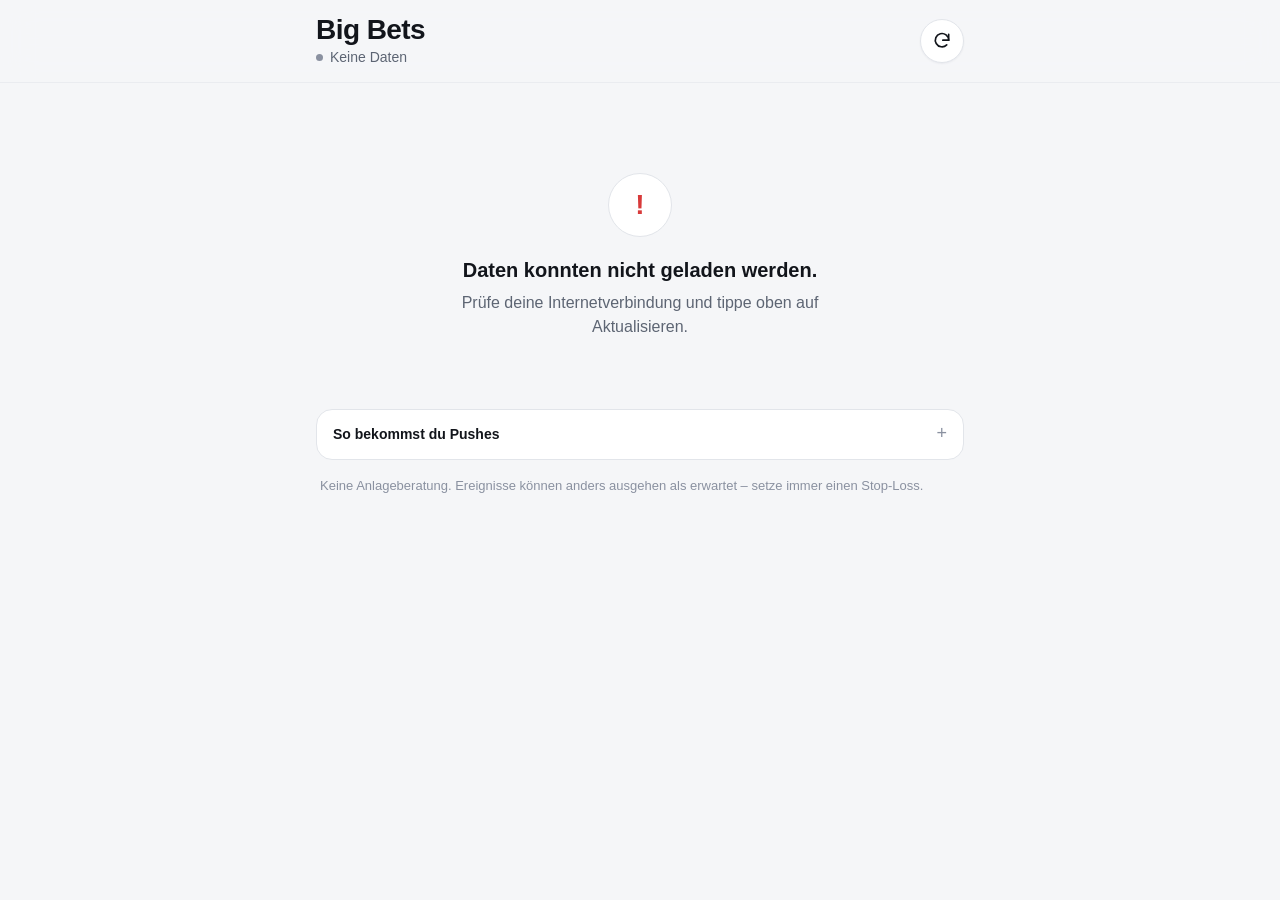
==== commit 35c20a2e: "Stop burning assessment budget on stale news; show API costs in app Only news from the last 2 hours " ====
--- a/web/index.html
+++ b/web/index.html
@@ -49,6 +49,11 @@
   </main>
 
   <footer class="foot wrap">
+    <section class="usage" id="usage" hidden aria-label="API-Kosten">
+      <p class="usage-title">API-Kosten (geschätzt)</p>
+      <p class="usage-text" id="usage-text"></p>
+      <p class="usage-hint">Exakte Abrechnung: console.anthropic.com → Usage / Cost</p>
+    </section>
     <details class="howto">
       <summary>So bekommst du Pushes</summary>
       <ol>
--- a/web/styles.css
+++ b/web/styles.css
@@ -438,3 +438,15 @@
 @media (prefers-reduced-motion: reduce) {
   *, *::before, *::after { animation: none !important; transition: none !important; }
 }
+
+.usage {
+  background: var(--surface);
+  border: 1px solid var(--line);
+  border-radius: var(--radius);
+  padding: 14px 16px;
+  margin-bottom: 12px;
+}
+.usage[hidden] { display: none; }
+.usage-title { margin: 0 0 4px; font-weight: 600; color: var(--text); }
+.usage-text { margin: 0; color: var(--text); font-variant-numeric: tabular-nums; }
+.usage-hint { margin: 6px 0 0; font-size: 13px; color: var(--muted); }
